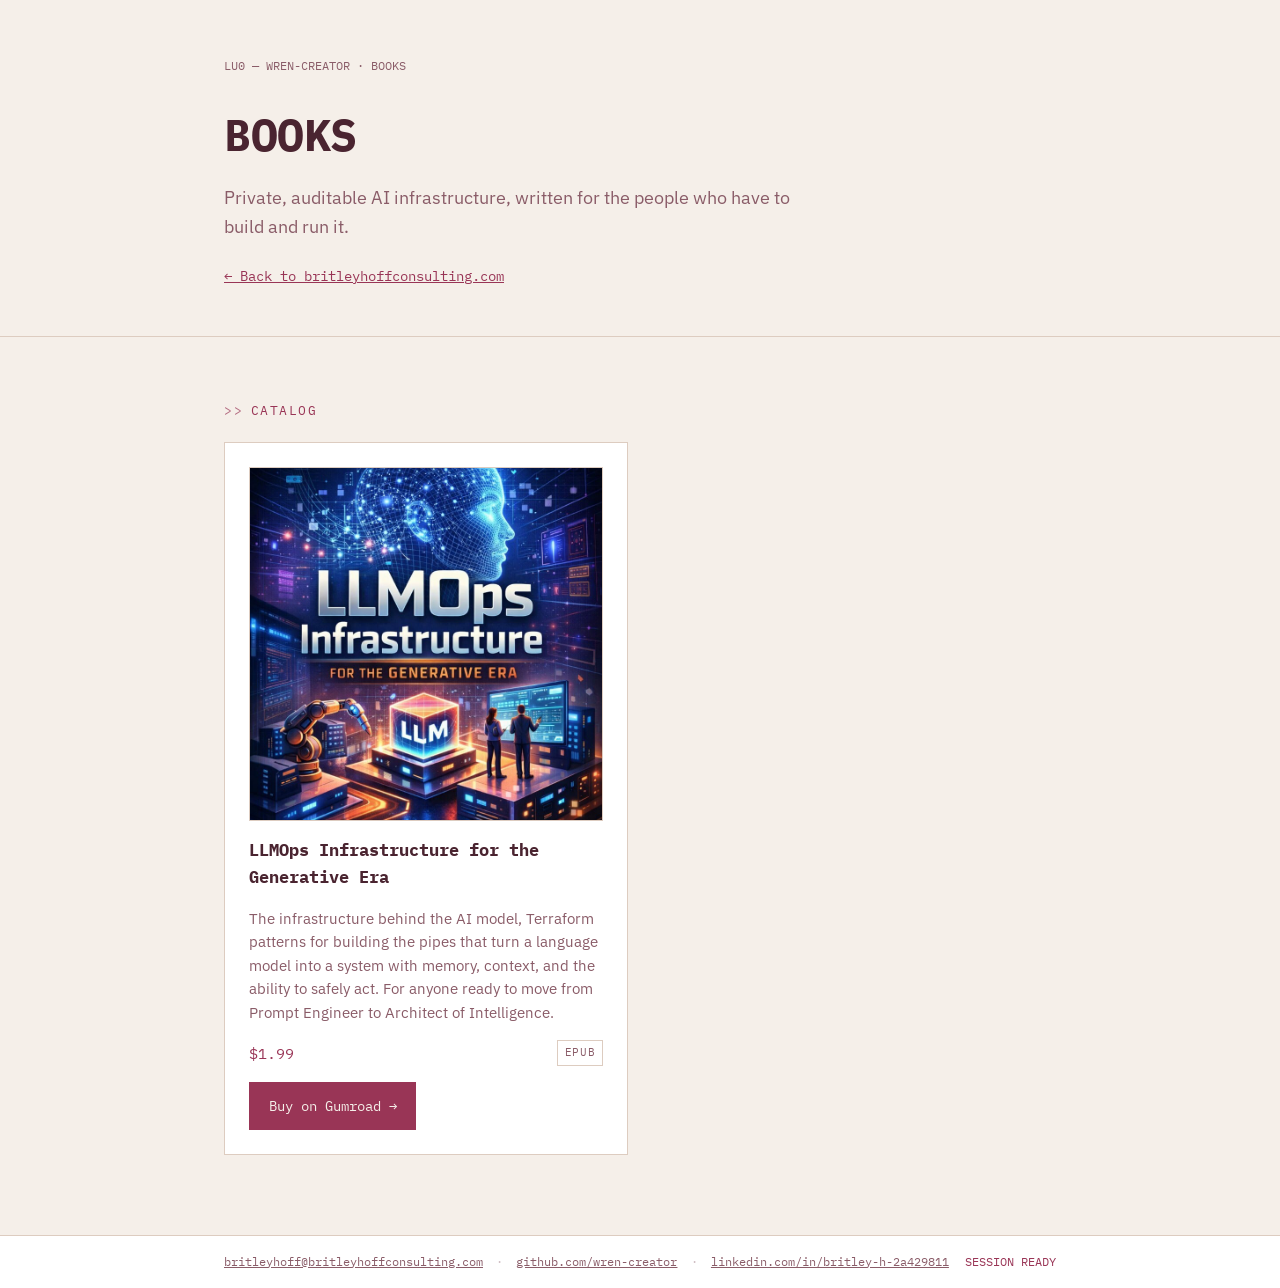
==== index.html @ e4bb83e1 "fix: serve the catalog at the subdomain root GitHub Pages runs Jekyll by default, so with no index.h" ====
<!doctype html>
<html lang="en">
<head>
<meta charset="utf-8">
<meta name="viewport" content="width=device-width, initial-scale=1">
<title>Books — Britley Hoff</title>
<meta name="description" content="Books on private, auditable AI infrastructure by Britley Hoff. Direct sales via Gumroad.">
<link rel="stylesheet" href="styles.css">
</head>
<body>

<header class="hero-lite">
  <div class="wrap">
    <div class="session-tag">LU0 — WREN-CREATOR · BOOKS</div>
    <h1>BOOKS</h1>
    <p class="tagline">Private, auditable AI infrastructure, written for the people who have to build and run it.</p>
    <a class="back" href="https://britleyhoffconsulting.com">&larr; Back to britleyhoffconsulting.com</a>
  </div>
</header>

<section id="books">
  <div class="wrap">
    <p class="eyebrow">Catalog</p>
    <div class="book-grid" id="book-grid"></div>
  </div>
</section>

<footer>
  <div class="status-line">
    <div>
      <a href="mailto:britleyhoff@britleyhoffconsulting.com">britleyhoff@britleyhoffconsulting.com</a>
      <span class="sep">·</span>
      <a href="https://github.com/wren-creator">github.com/wren-creator</a>
      <span class="sep">·</span>
      <a href="https://linkedin.com/in/britley-h-2a429811">linkedin.com/in/britley-h-2a429811</a>
    </div>
    <div><span class="status-ready">SESSION READY</span></div>
  </div>
</footer>

<script src="data/books.js"></script>
<script>
  const grid = document.getElementById('book-grid');
  BOOKS.forEach((book) => {
    const card = document.createElement('div');
    card.className = 'book-card';
    card.innerHTML = `
      <img class="cover" src="${book.cover}" alt="${book.title} cover">
      <h2>${book.title}</h2>
      <p class="summary">${book.summary}</p>
      <div class="meta">
        <span class="price">${book.price}</span>
        <div class="formats">${book.formats.map(f => `<span>${f}</span>`).join('')}</div>
      </div>
      <a class="btn" href="${book.gumroadUrl}" target="_blank" rel="noopener">Buy on Gumroad &rarr;</a>
    `;
    grid.appendChild(card);
  });
</script>

</body>
</html>
---- styles.css ----
/* Books, direct-sales page. Same terminal-session identity as
   britleyhoffconsulting.com (dark = CRT default, light = paper). */

@import url('https://fonts.googleapis.com/css2?family=IBM+Plex+Mono:wght@400;500;600;700&family=IBM+Plex+Sans:wght@400;500;600&display=swap');

:root {
  --ink: #1a0a12;
  --ink-2: #241019;
  --ink-3: #341824;
  --wine: #993556;
  --rose: #d4537e;
  --rose-pale: #f4c0d1;
  --paper: #f5efe9;
  --paper-2: #ece0d7;
  --paper-3: #ddccc0;
  --ink-soft: #4a2430;

  --bg: var(--ink);
  --bg-panel: var(--ink-2);
  --bg-panel-2: var(--ink-3);
  --border: #55293a;
  --text: #f3e3e9;
  --text-dim: #c79aa8;
  --accent: var(--rose);
  --accent-soft: var(--rose-pale);

  --font-mono: 'IBM Plex Mono', ui-monospace, 'SF Mono', Menlo, Consolas, monospace;
  --font-sans: 'IBM Plex Sans', -apple-system, BlinkMacSystemFont, 'Segoe UI', sans-serif;

  color-scheme: dark;
}

@media (prefers-color-scheme: light) {
  :root {
    --bg: var(--paper);
    --bg-panel: #ffffff;
    --bg-panel-2: var(--paper-2);
    --border: var(--paper-3);
    --text: var(--ink-soft);
    --text-dim: #8a5c68;
    --accent: var(--wine);
    --accent-soft: var(--wine);
    color-scheme: light;
  }
}

* { box-sizing: border-box; }

html { scroll-behavior: smooth; }

body {
  margin: 0;
  background: var(--bg);
  color: var(--text);
  font-family: var(--font-sans);
  line-height: 1.6;
  -webkit-font-smoothing: antialiased;
}

a { color: var(--accent); }
a:focus-visible, button:focus-visible {
  outline: 2px solid var(--accent);
  outline-offset: 3px;
}

.wrap {
  max-width: 880px;
  margin: 0 auto;
  padding: 0 1.5rem;
}

/* ---------- eyebrow / field labels ---------- */
.eyebrow {
  font-family: var(--font-mono);
  font-size: 0.8rem;
  letter-spacing: 0.12em;
  color: var(--accent);
  text-transform: uppercase;
  display: flex;
  align-items: center;
  gap: 0.6em;
  margin: 0 0 1.25rem;
}
.eyebrow::before { content: '>>'; opacity: 0.7; }

/* ---------- slim header ---------- */
.hero-lite {
  border-bottom: 1px solid var(--border);
  padding: 3.5rem 0 3rem;
}
.hero-lite .session-tag {
  font-family: var(--font-mono);
  font-size: 0.75rem;
  color: var(--text-dim);
  margin-bottom: 1.5rem;
}
.hero-lite h1 {
  font-family: var(--font-mono);
  font-weight: 700;
  font-size: clamp(1.8rem, 4.5vw, 2.8rem);
  letter-spacing: -0.01em;
  margin: 0 0 0.75rem;
  color: var(--text);
}
.hero-lite .tagline {
  font-size: clamp(1rem, 2vw, 1.15rem);
  max-width: 52ch;
  color: var(--text-dim);
  margin: 0;
}
.hero-lite .back {
  display: inline-block;
  margin-top: 1.5rem;
  font-family: var(--font-mono);
  font-size: 0.85rem;
}

.btn {
  display: inline-flex;
  align-items: center;
  gap: 0.5em;
  font-family: var(--font-mono);
  font-size: 0.9rem;
  text-decoration: none;
  color: var(--bg);
  background: var(--accent);
  padding: 0.8em 1.3em;
  border: 1px solid var(--accent);
  transition: background 0.15s ease, color 0.15s ease;
}
.btn:hover { background: transparent; color: var(--accent); }

/* ---------- sections ---------- */
section { padding: 4rem 0 5rem; }

/* ---------- book grid ---------- */
.book-grid {
  display: grid;
  grid-template-columns: repeat(2, 1fr);
  gap: 1.5rem;
}
@media (max-width: 760px) {
  .book-grid { grid-template-columns: 1fr; }
}

.book-card {
  border: 1px solid var(--border);
  background: var(--bg-panel);
  padding: 1.5rem;
  display: flex;
  flex-direction: column;
  gap: 1rem;
}

.book-card .cover {
  width: 100%;
  aspect-ratio: 1 / 1;
  object-fit: cover;
  border: 1px solid var(--border);
  background: var(--bg-panel-2);
}

.book-card h2 {
  font-family: var(--font-mono);
  font-size: 1.05rem;
  margin: 0;
  color: var(--text);
}

.book-card .summary {
  margin: 0;
  color: var(--text-dim);
  font-size: 0.92rem;
  flex-grow: 1;
}

.book-card .meta {
  display: flex;
  align-items: center;
  justify-content: space-between;
  gap: 0.75rem;
  flex-wrap: wrap;
}

.book-card .price {
  font-family: var(--font-mono);
  font-size: 0.95rem;
  color: var(--accent);
}

.book-card .formats {
  display: flex;
  gap: 0.4rem;
  flex-wrap: wrap;
}
.book-card .formats span {
  font-family: var(--font-mono);
  font-size: 0.7rem;
  letter-spacing: 0.06em;
  border: 1px solid var(--border);
  padding: 0.25em 0.6em;
  color: var(--text-dim);
}

.book-card .btn { align-self: flex-start; }

/* ---------- status-line footer ---------- */
footer {
  border-top: 1px solid var(--border);
  background: var(--bg-panel);
  font-family: var(--font-mono);
  font-size: 0.78rem;
  color: var(--text-dim);
}
.status-line {
  display: flex;
  justify-content: space-between;
  align-items: center;
  flex-wrap: wrap;
  gap: 0.75rem;
  padding: 1rem 1.5rem;
  max-width: 880px;
  margin: 0 auto;
}
.status-line a { color: var(--text-dim); }
.status-line a:hover { color: var(--accent); }
.status-line .sep { opacity: 0.4; margin: 0 0.5em; }
.status-ready { color: var(--accent); }
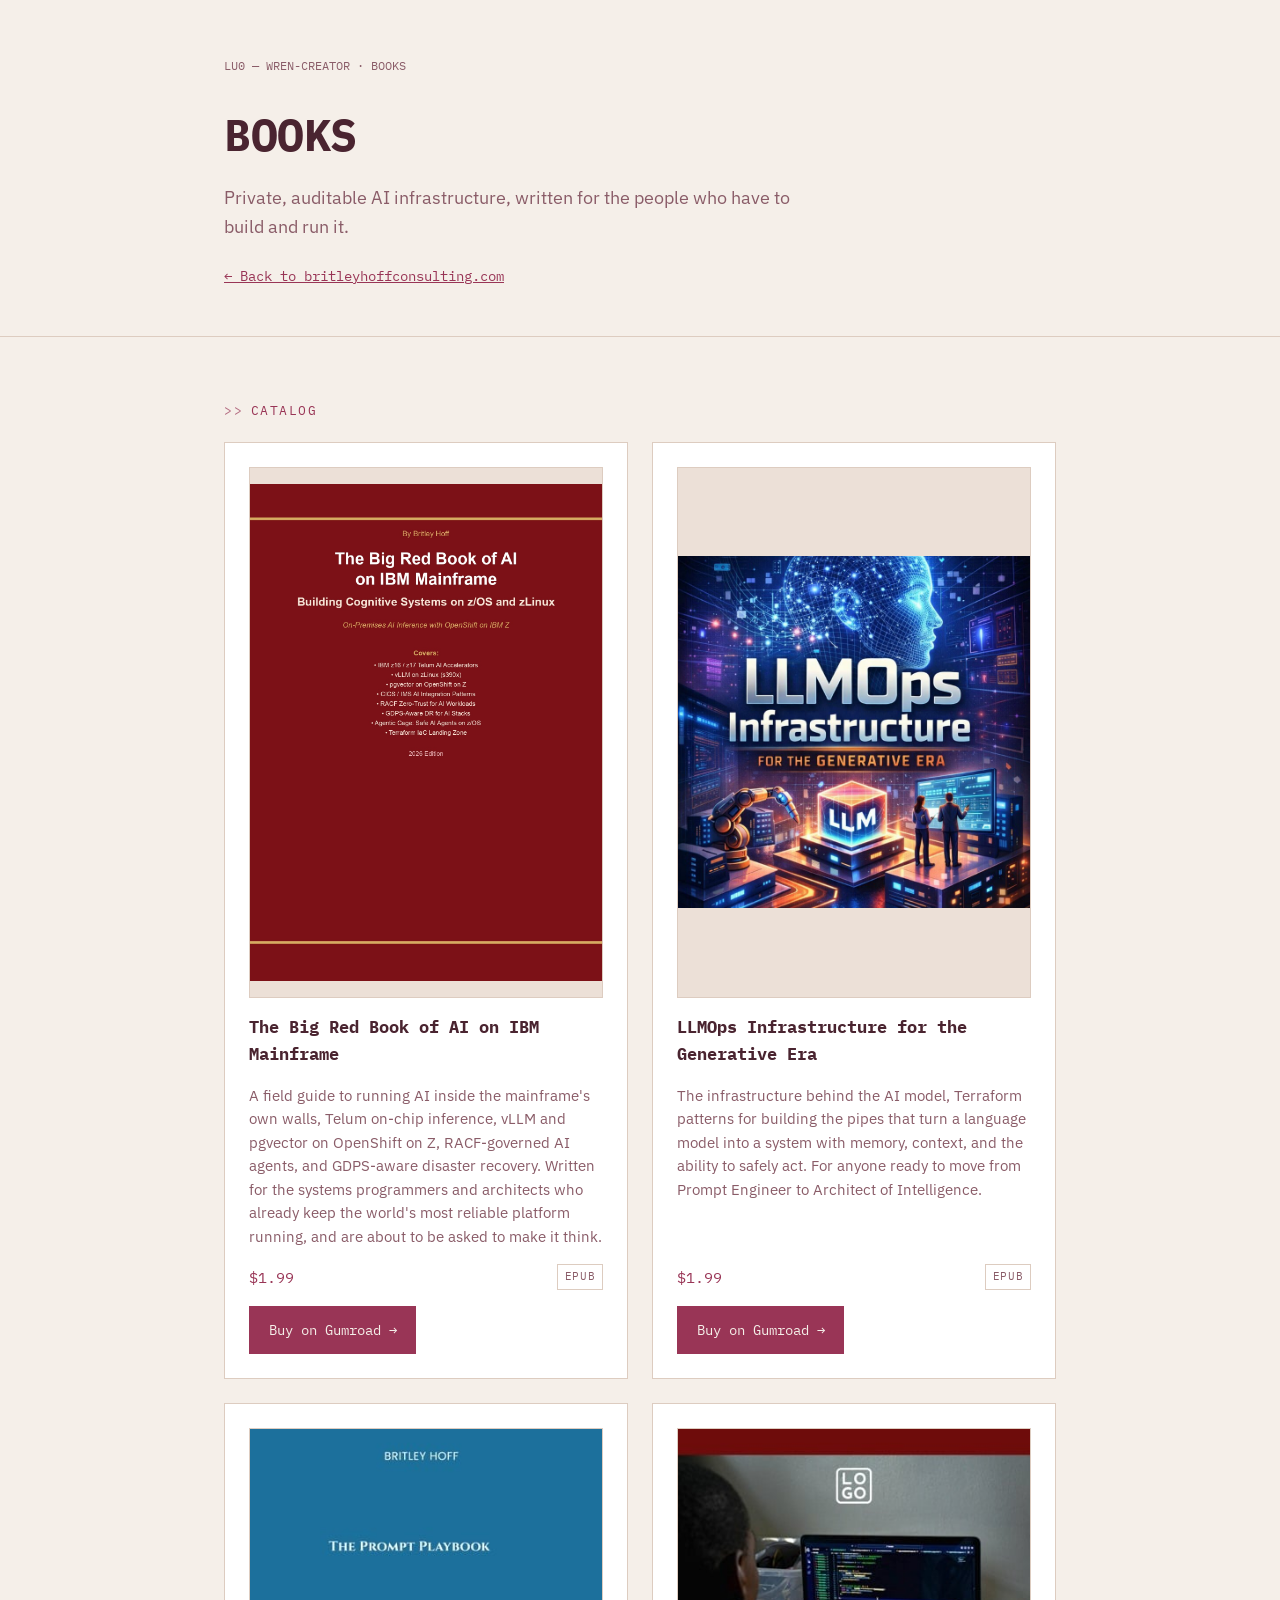
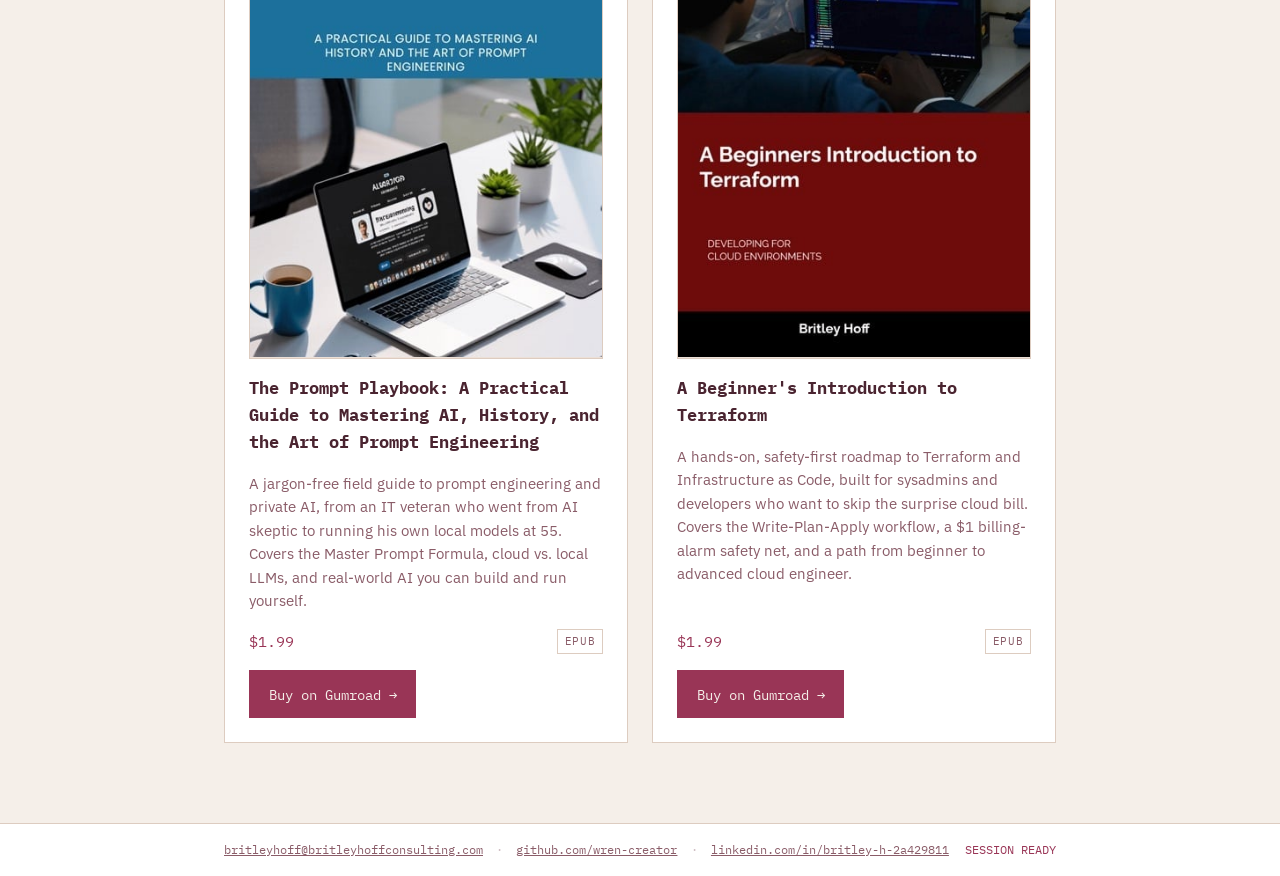
==== commit ff321241: "feat: open outbound links in a new tab The Gumroad buy buttons already did this. Extended it to the " ====
--- a/index.html
+++ b/index.html
@@ -14,7 +14,7 @@
     <div class="session-tag">LU0 — WREN-CREATOR · BOOKS</div>
     <h1>BOOKS</h1>
     <p class="tagline">Private, auditable AI infrastructure, written for the people who have to build and run it.</p>
-    <a class="back" href="https://britleyhoffconsulting.com">&larr; Back to britleyhoffconsulting.com</a>
+    <a class="back" href="https://britleyhoffconsulting.com" target="_blank" rel="noopener">&larr; Back to britleyhoffconsulting.com</a>
   </div>
 </header>
 
@@ -30,9 +30,9 @@
     <div>
       <a href="mailto:britleyhoff@britleyhoffconsulting.com">britleyhoff@britleyhoffconsulting.com</a>
       <span class="sep">·</span>
-      <a href="https://github.com/wren-creator">github.com/wren-creator</a>
+      <a href="https://github.com/wren-creator" target="_blank" rel="noopener">github.com/wren-creator</a>
       <span class="sep">·</span>
-      <a href="https://linkedin.com/in/britley-h-2a429811">linkedin.com/in/britley-h-2a429811</a>
+      <a href="https://linkedin.com/in/britley-h-2a429811" target="_blank" rel="noopener">linkedin.com/in/britley-h-2a429811</a>
     </div>
     <div><span class="status-ready">SESSION READY</span></div>
   </div>
--- a/styles.css
+++ b/styles.css
@@ -154,8 +154,8 @@
 
 .book-card .cover {
   width: 100%;
-  aspect-ratio: 1 / 1;
-  object-fit: cover;
+  aspect-ratio: 2 / 3;
+  object-fit: contain;
   border: 1px solid var(--border);
   background: var(--bg-panel-2);
 }
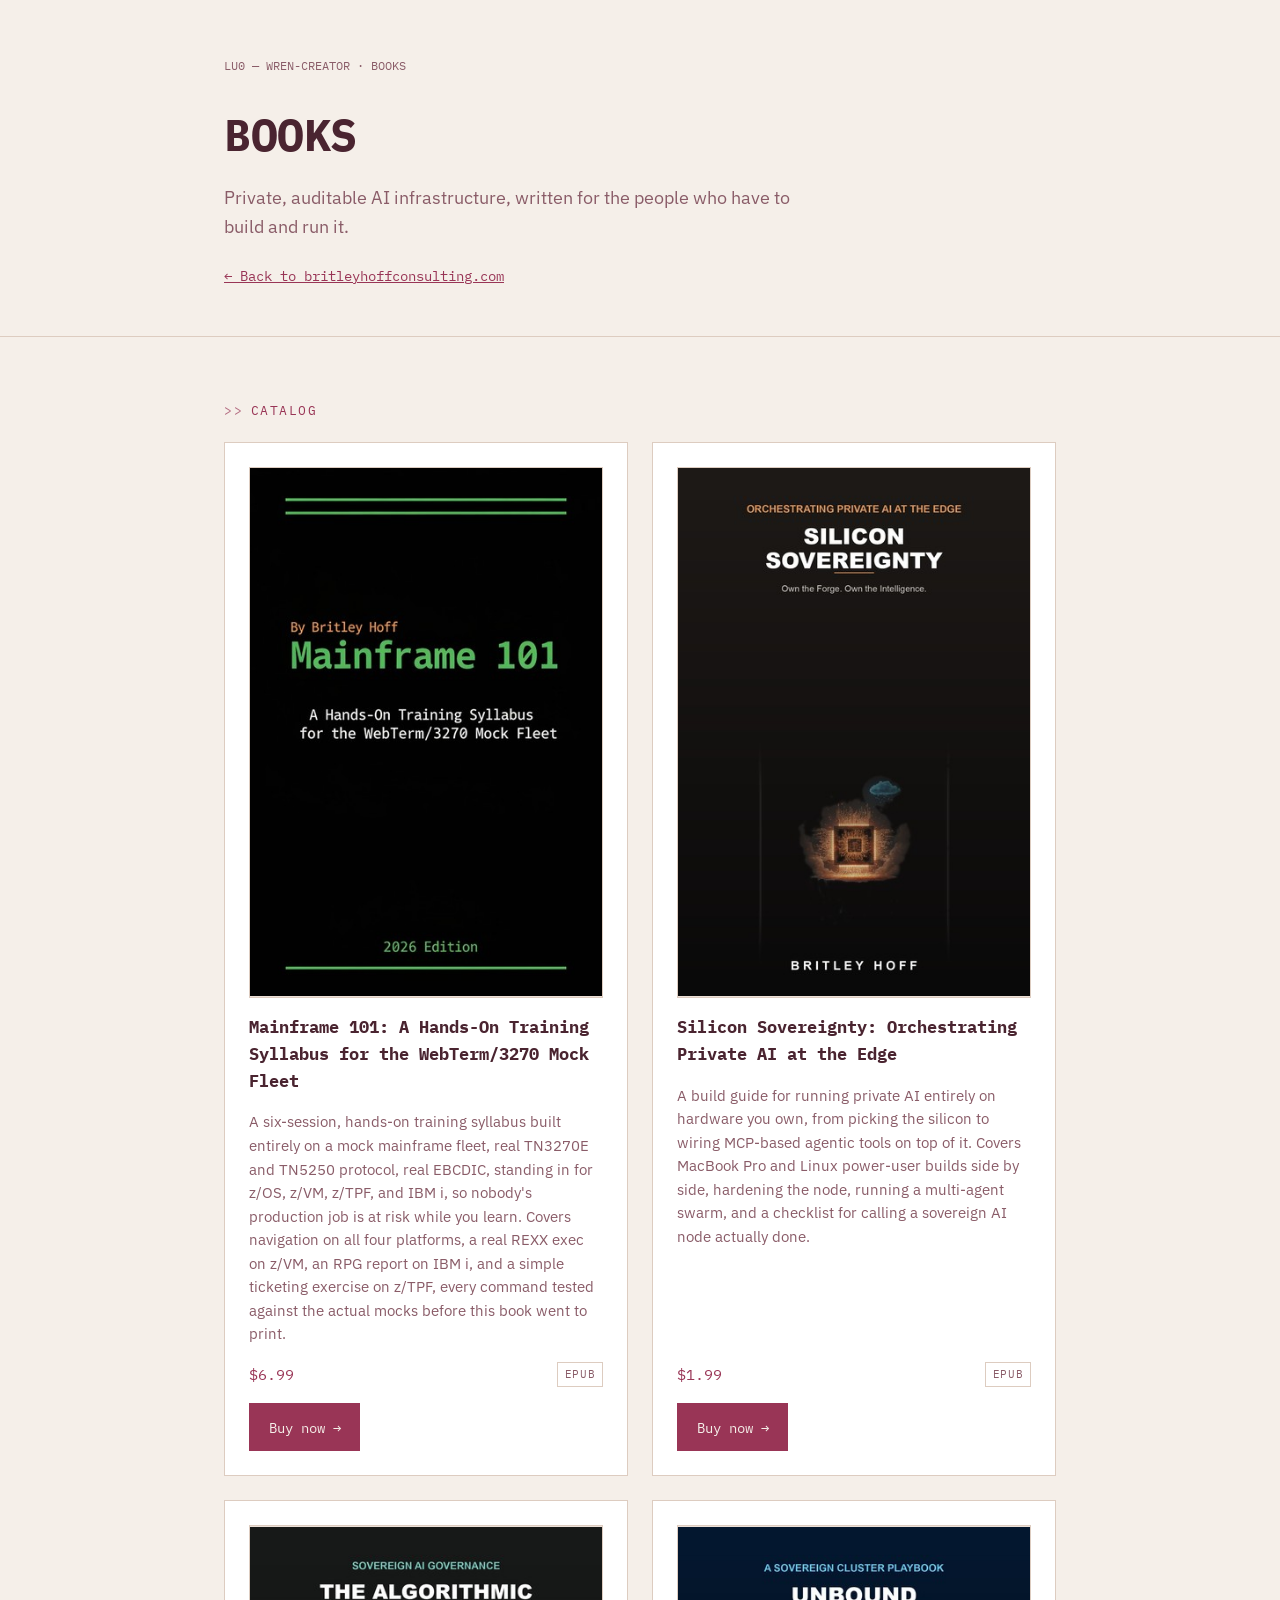
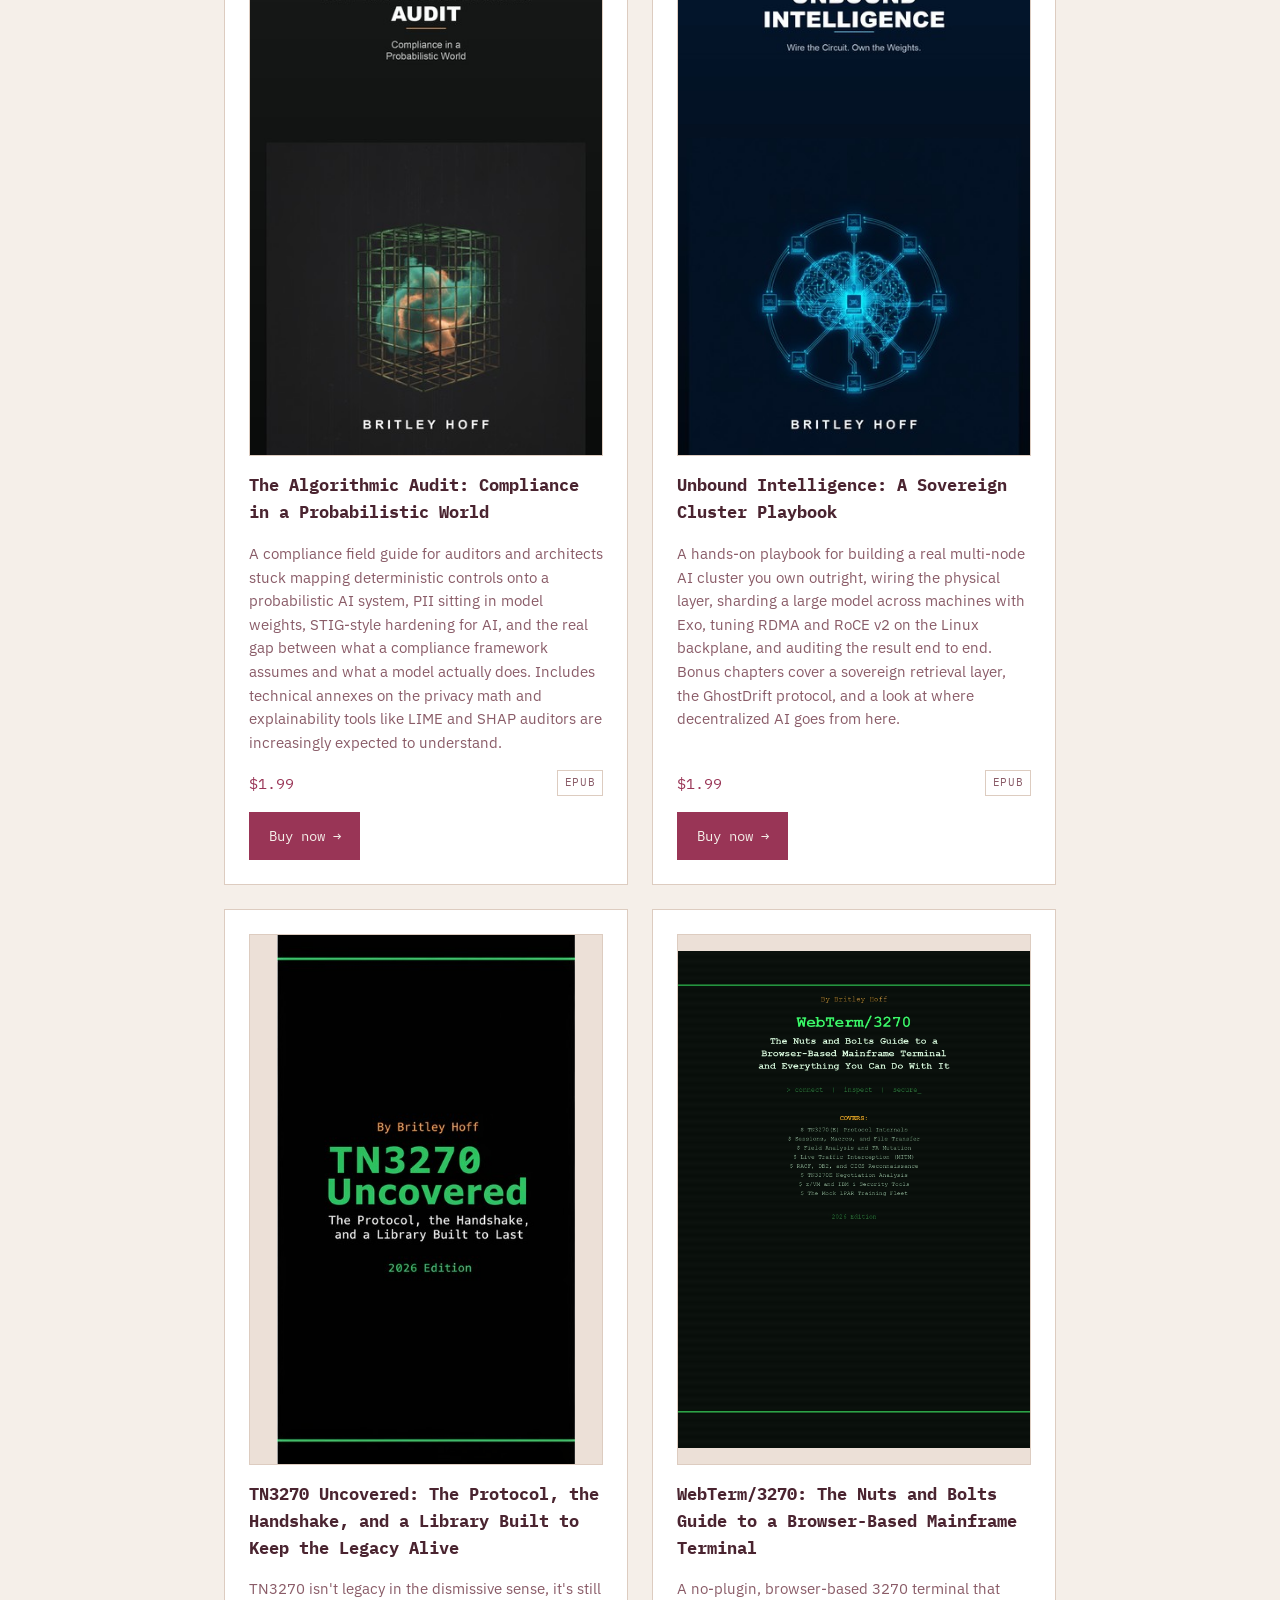
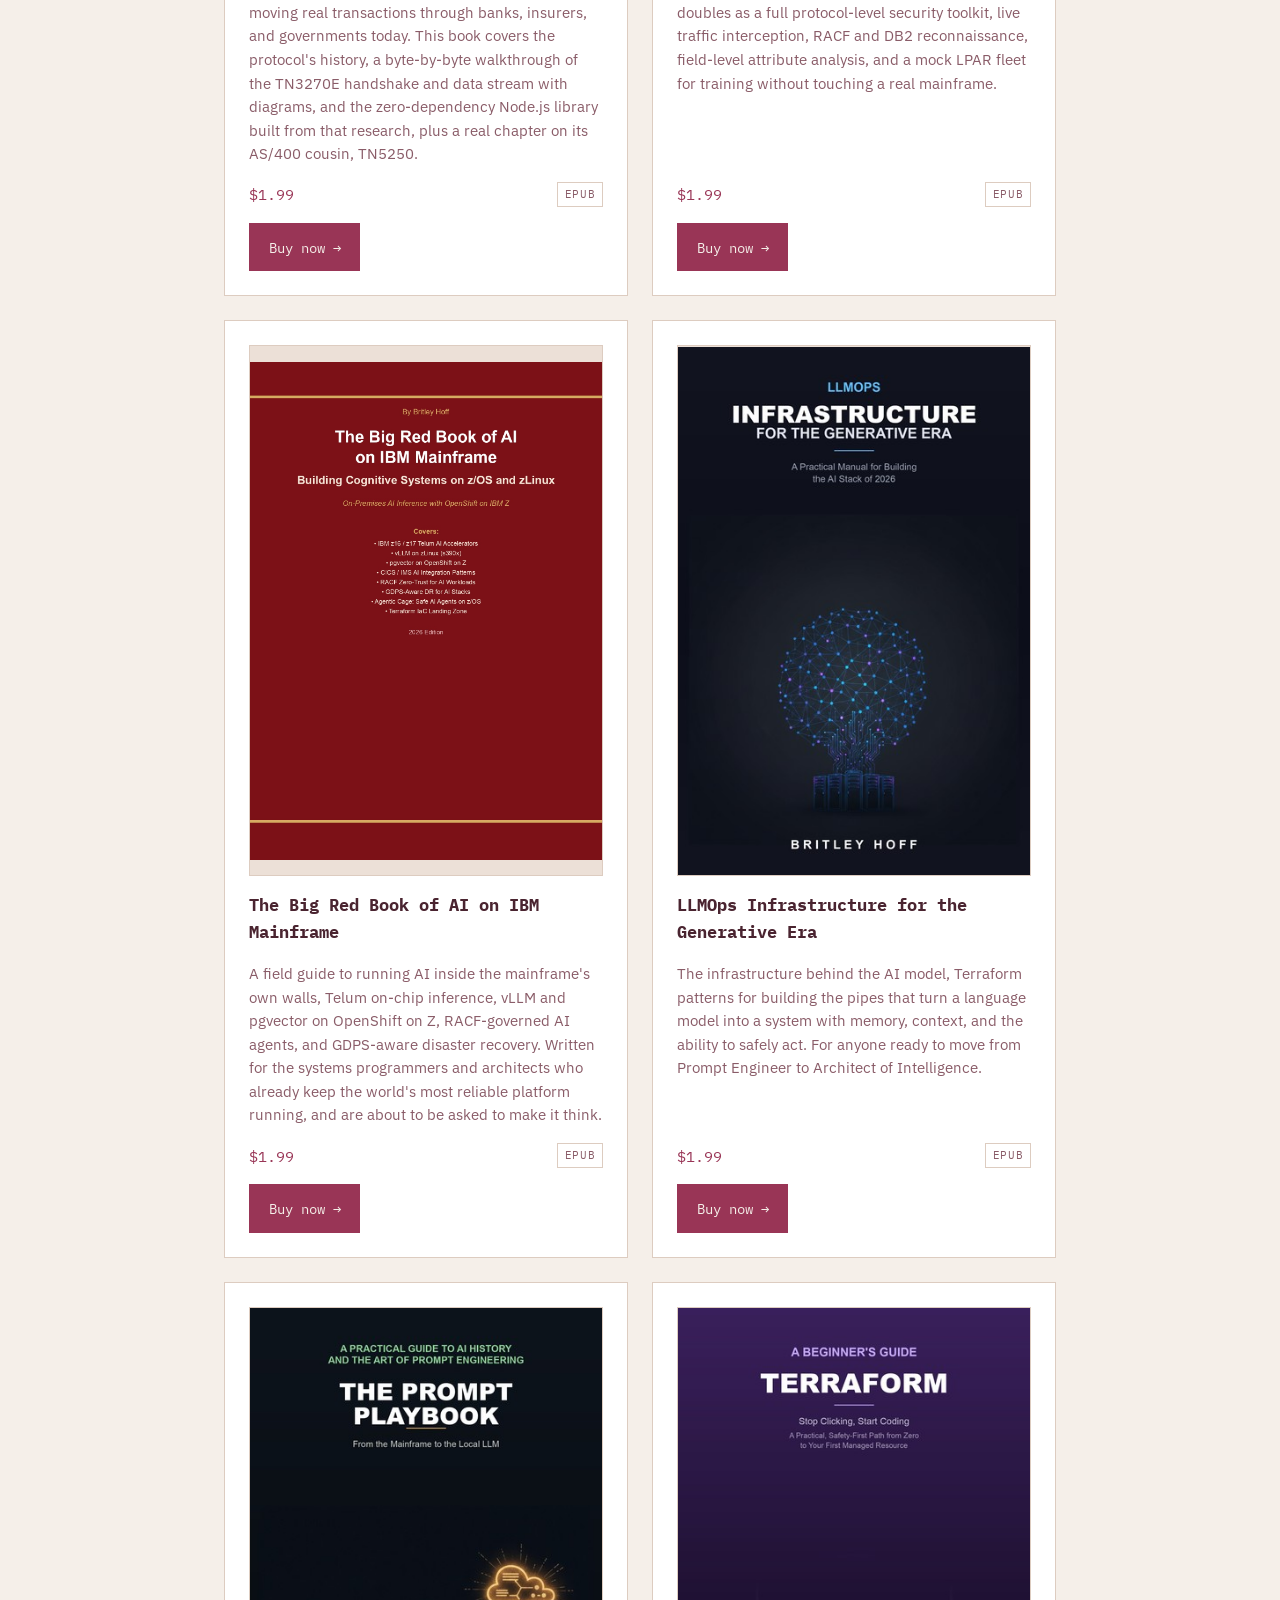
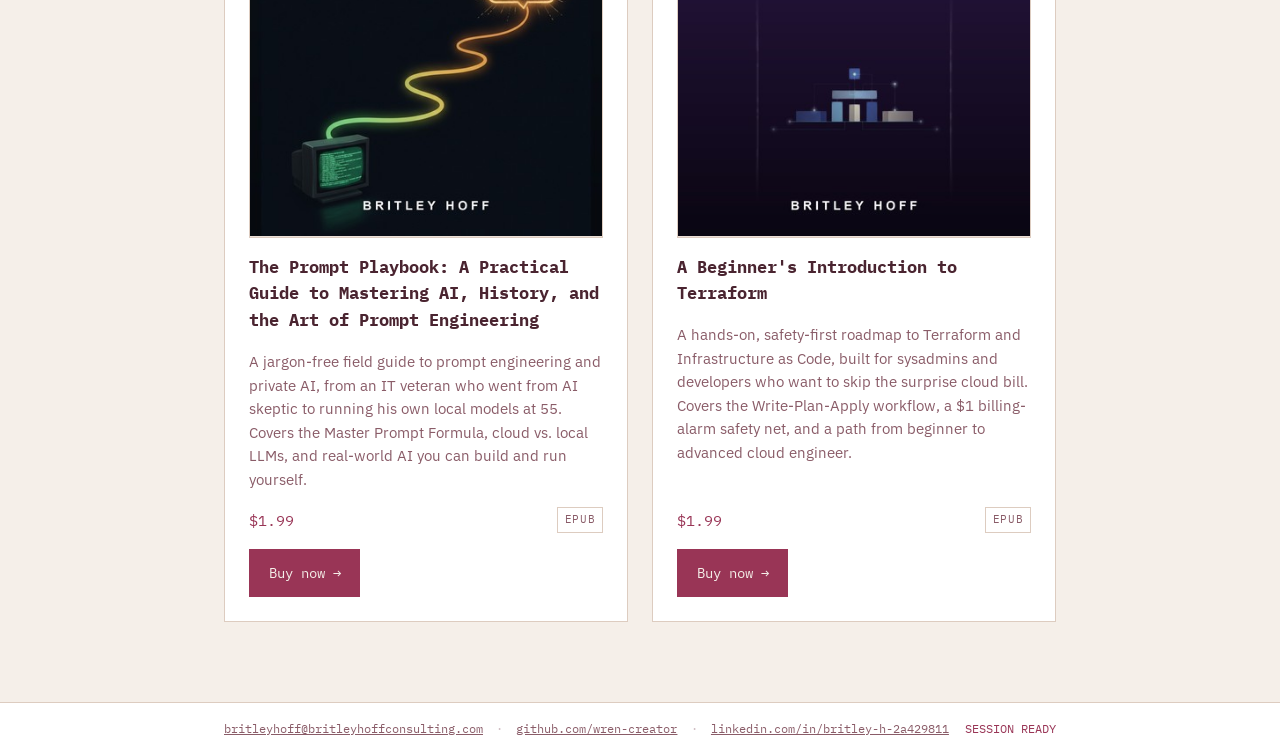
==== commit 38b6d1f5: "Drop Gumroad-specific wording from the storefront copy Future titles could sell through Kindle, Appl" ====
--- a/index.html
+++ b/index.html
@@ -4,7 +4,7 @@
 <meta charset="utf-8">
 <meta name="viewport" content="width=device-width, initial-scale=1">
 <title>Books — Britley Hoff</title>
-<meta name="description" content="Books on private, auditable AI infrastructure by Britley Hoff. Direct sales via Gumroad.">
+<meta name="description" content="Books on private, auditable AI infrastructure by Britley Hoff. Direct sales, no app-store cut.">
 <link rel="stylesheet" href="styles.css">
 </head>
 <body>
@@ -52,7 +52,7 @@
         <span class="price">${book.price}</span>
         <div class="formats">${book.formats.map(f => `<span>${f}</span>`).join('')}</div>
       </div>
-      <a class="btn" href="${book.gumroadUrl}" target="_blank" rel="noopener">Buy on Gumroad &rarr;</a>
+      <a class="btn" href="${book.gumroadUrl}" target="_blank" rel="noopener">Buy now &rarr;</a>
     `;
     grid.appendChild(card);
   });
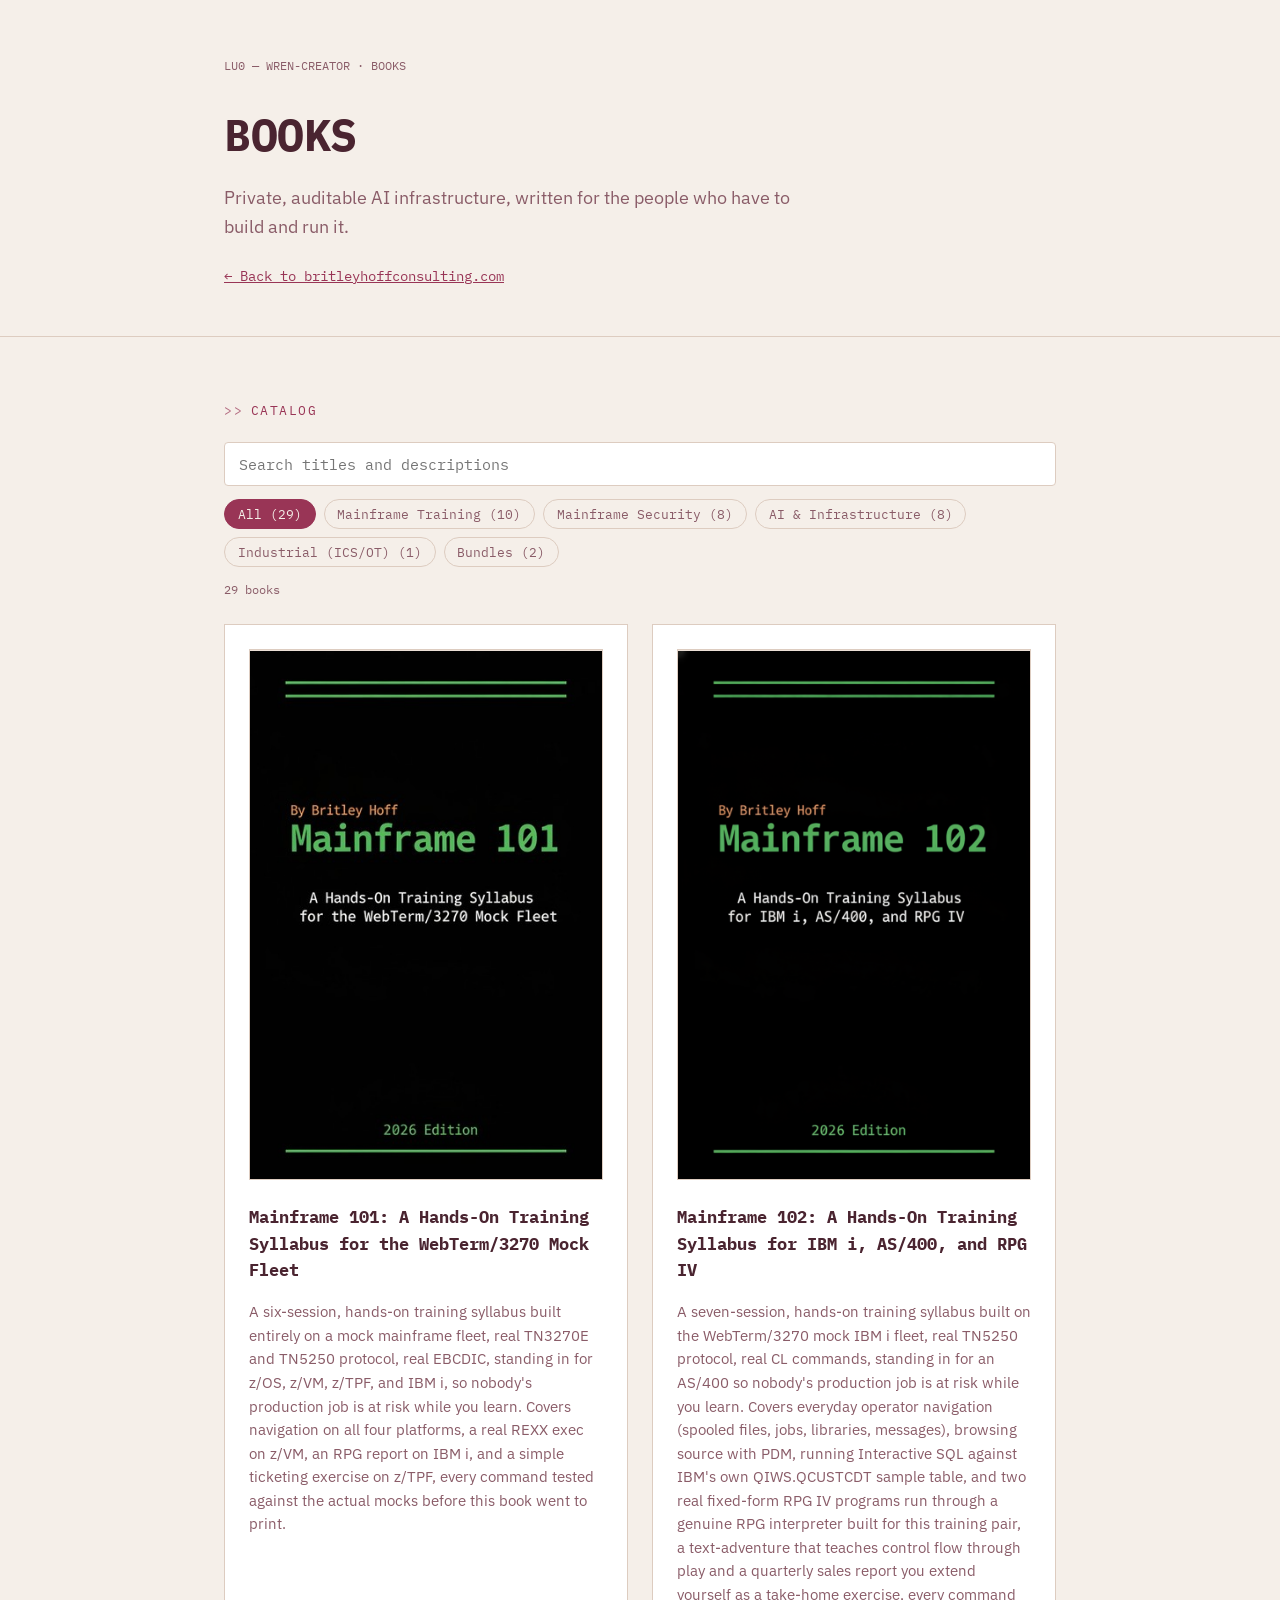
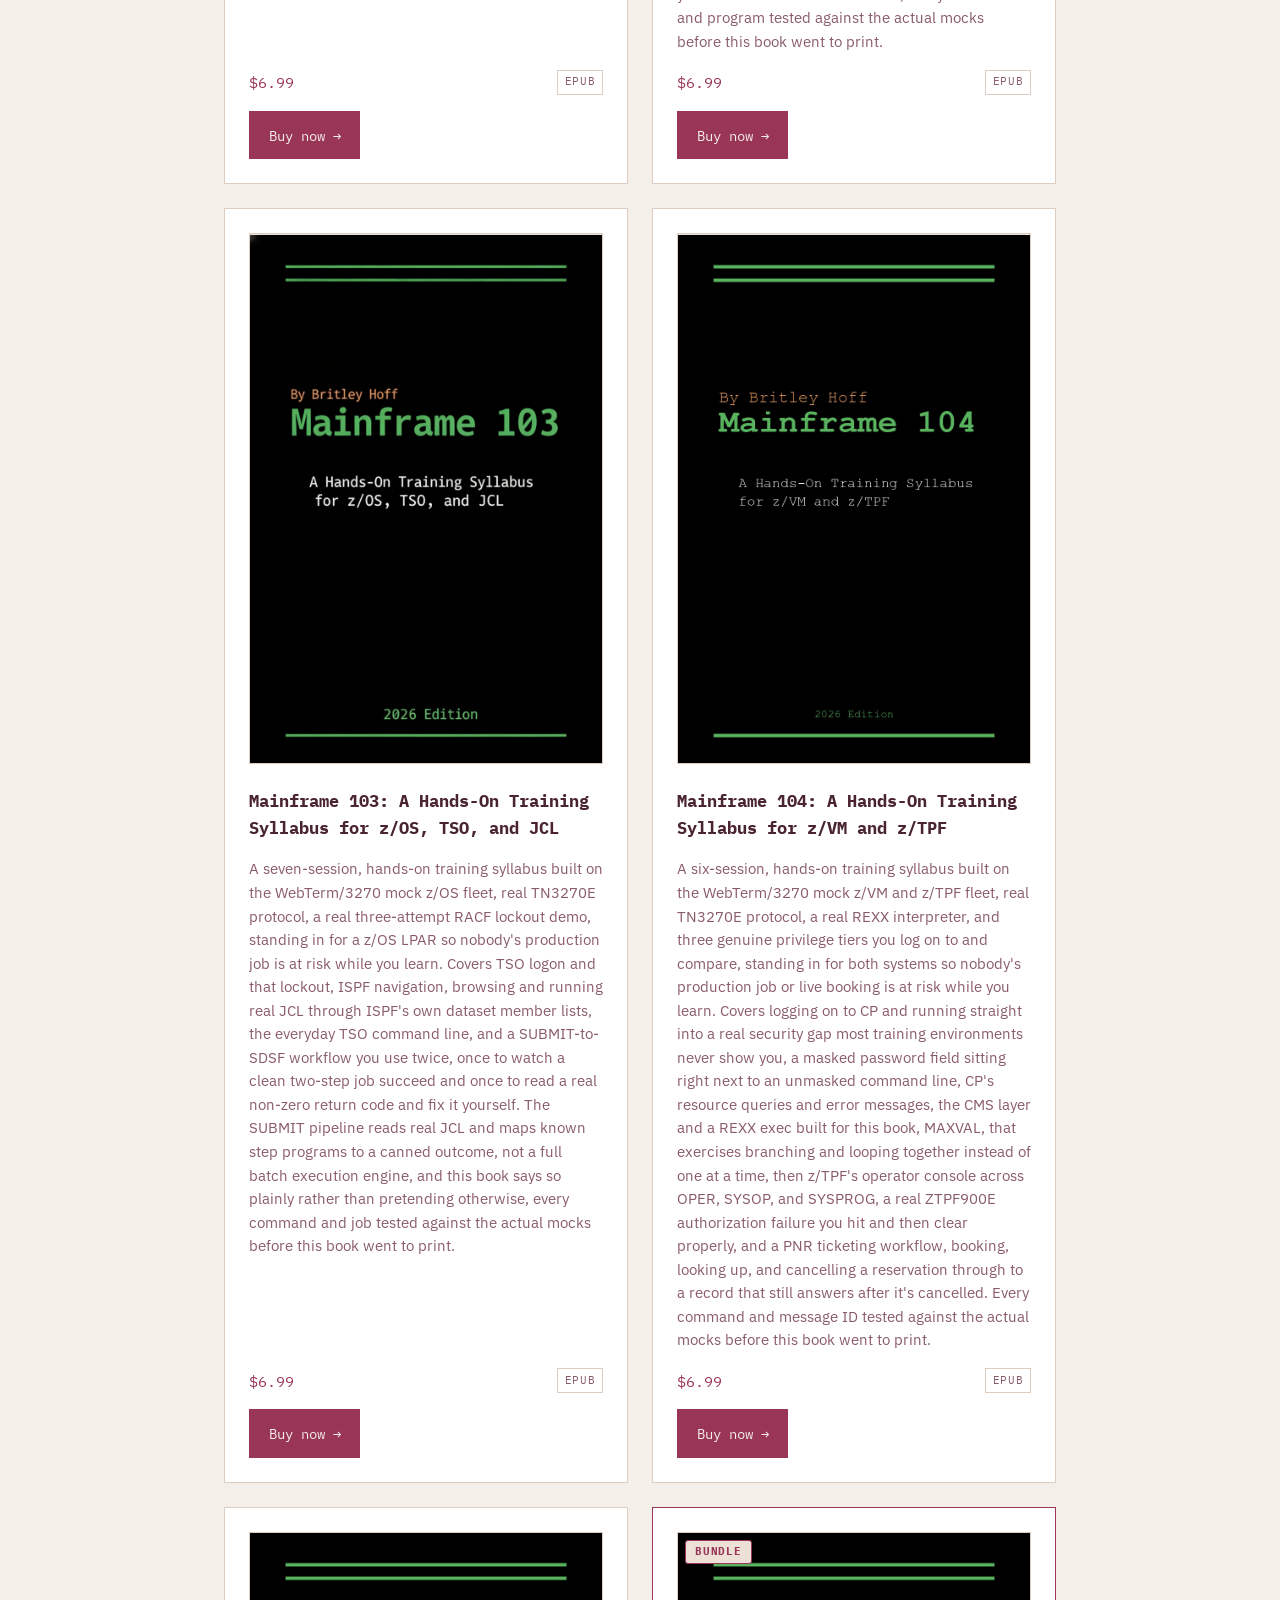
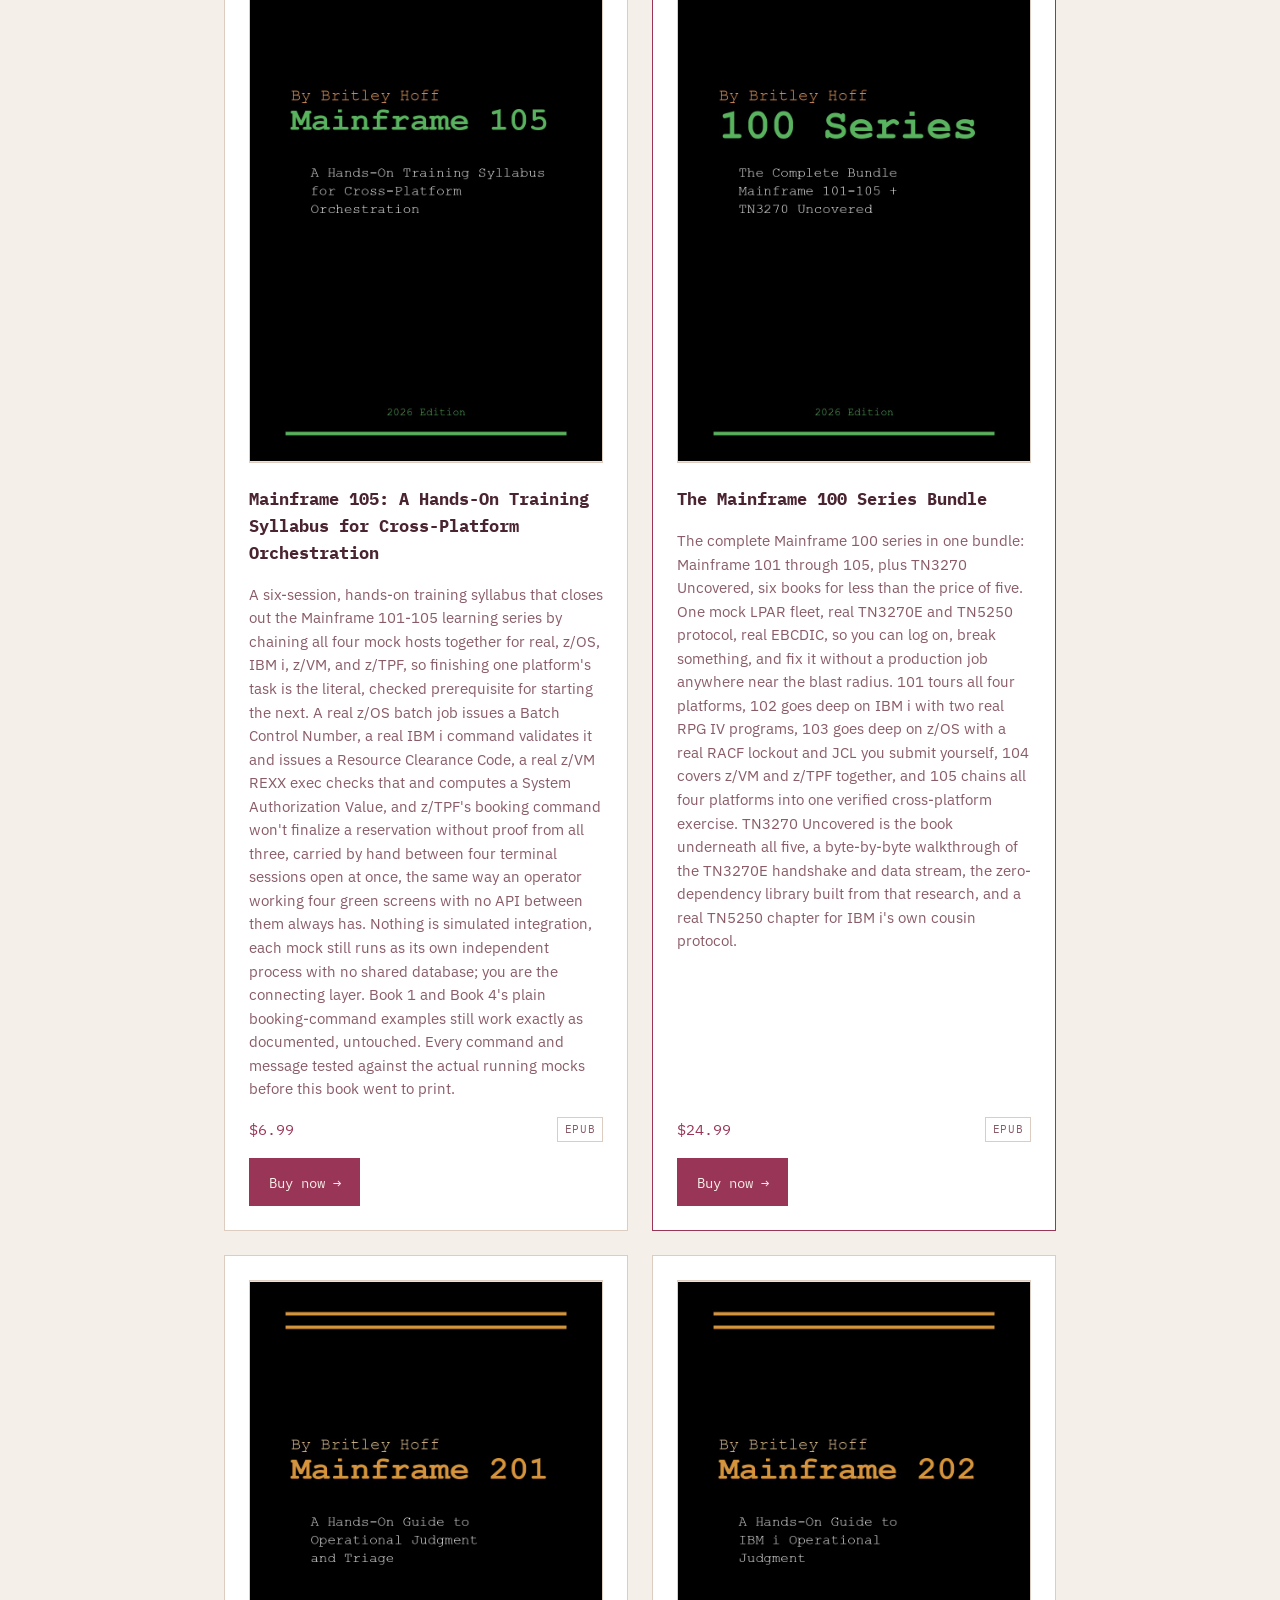
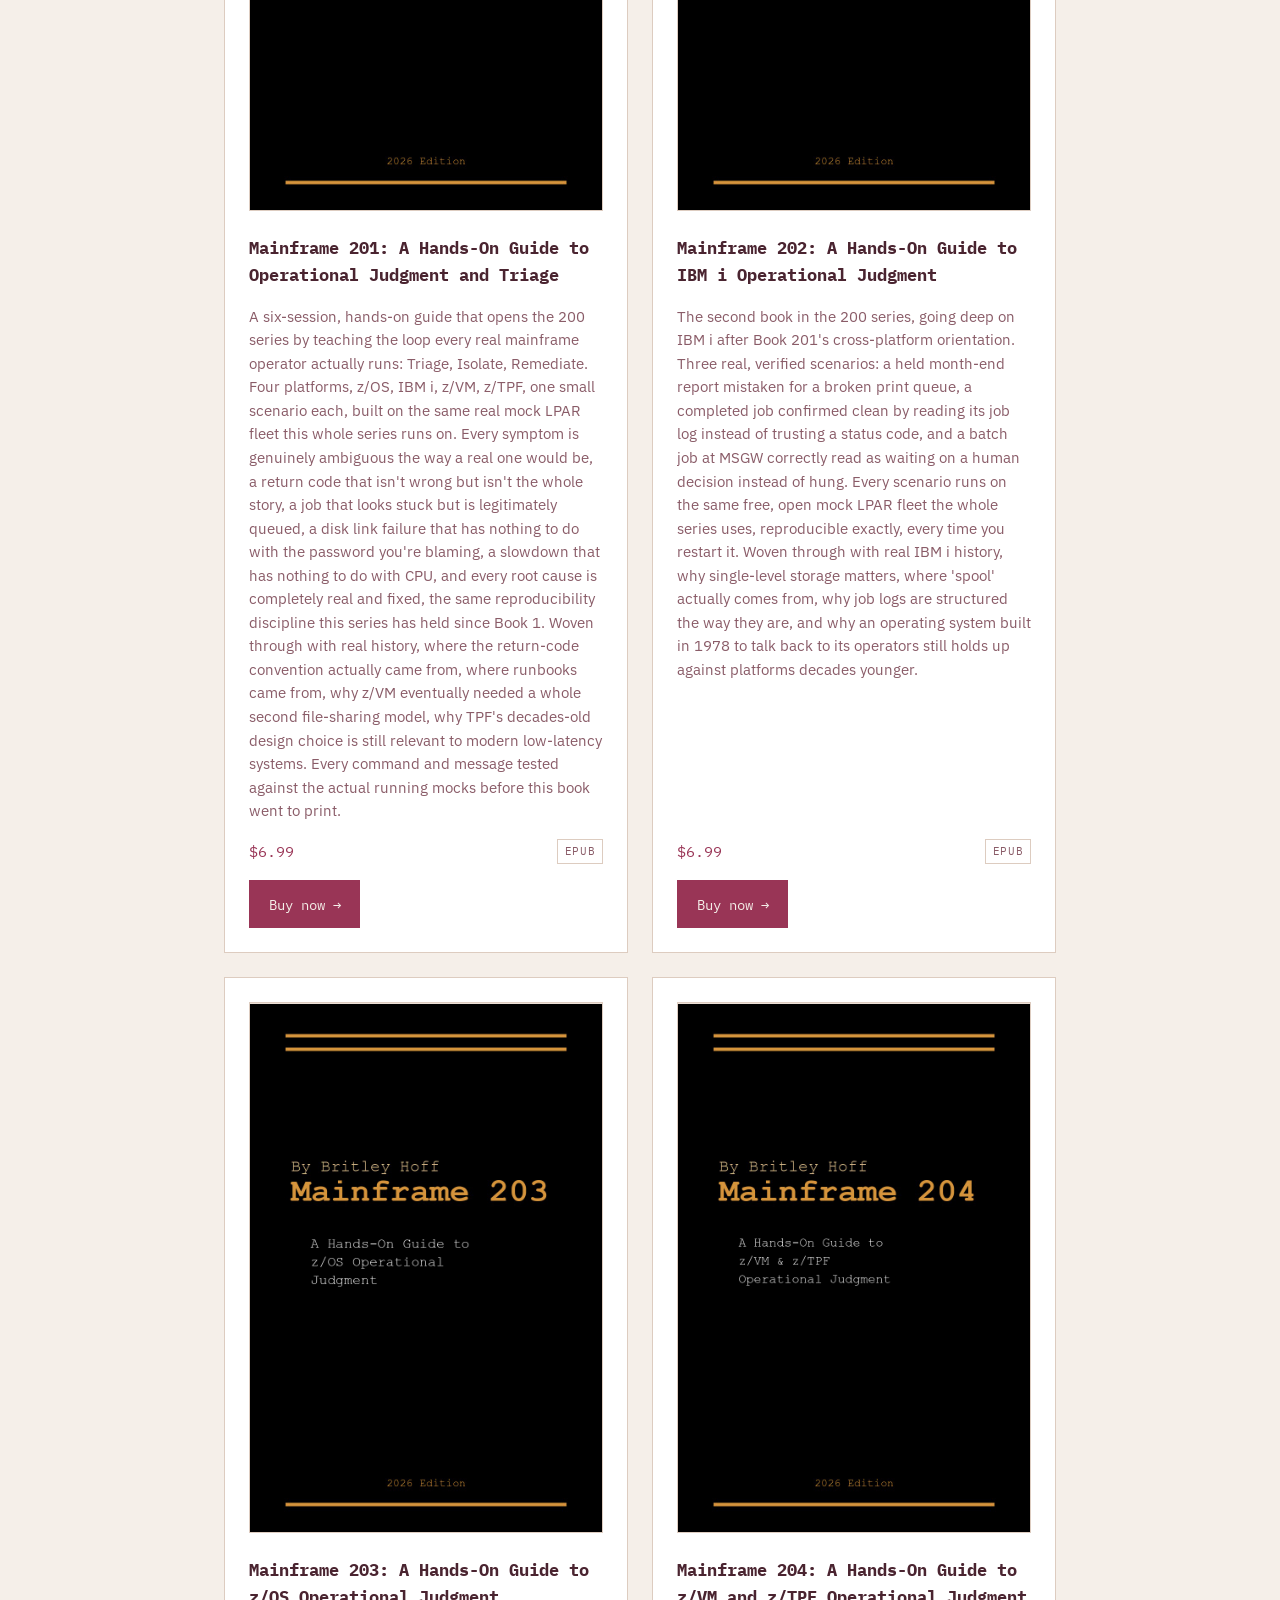
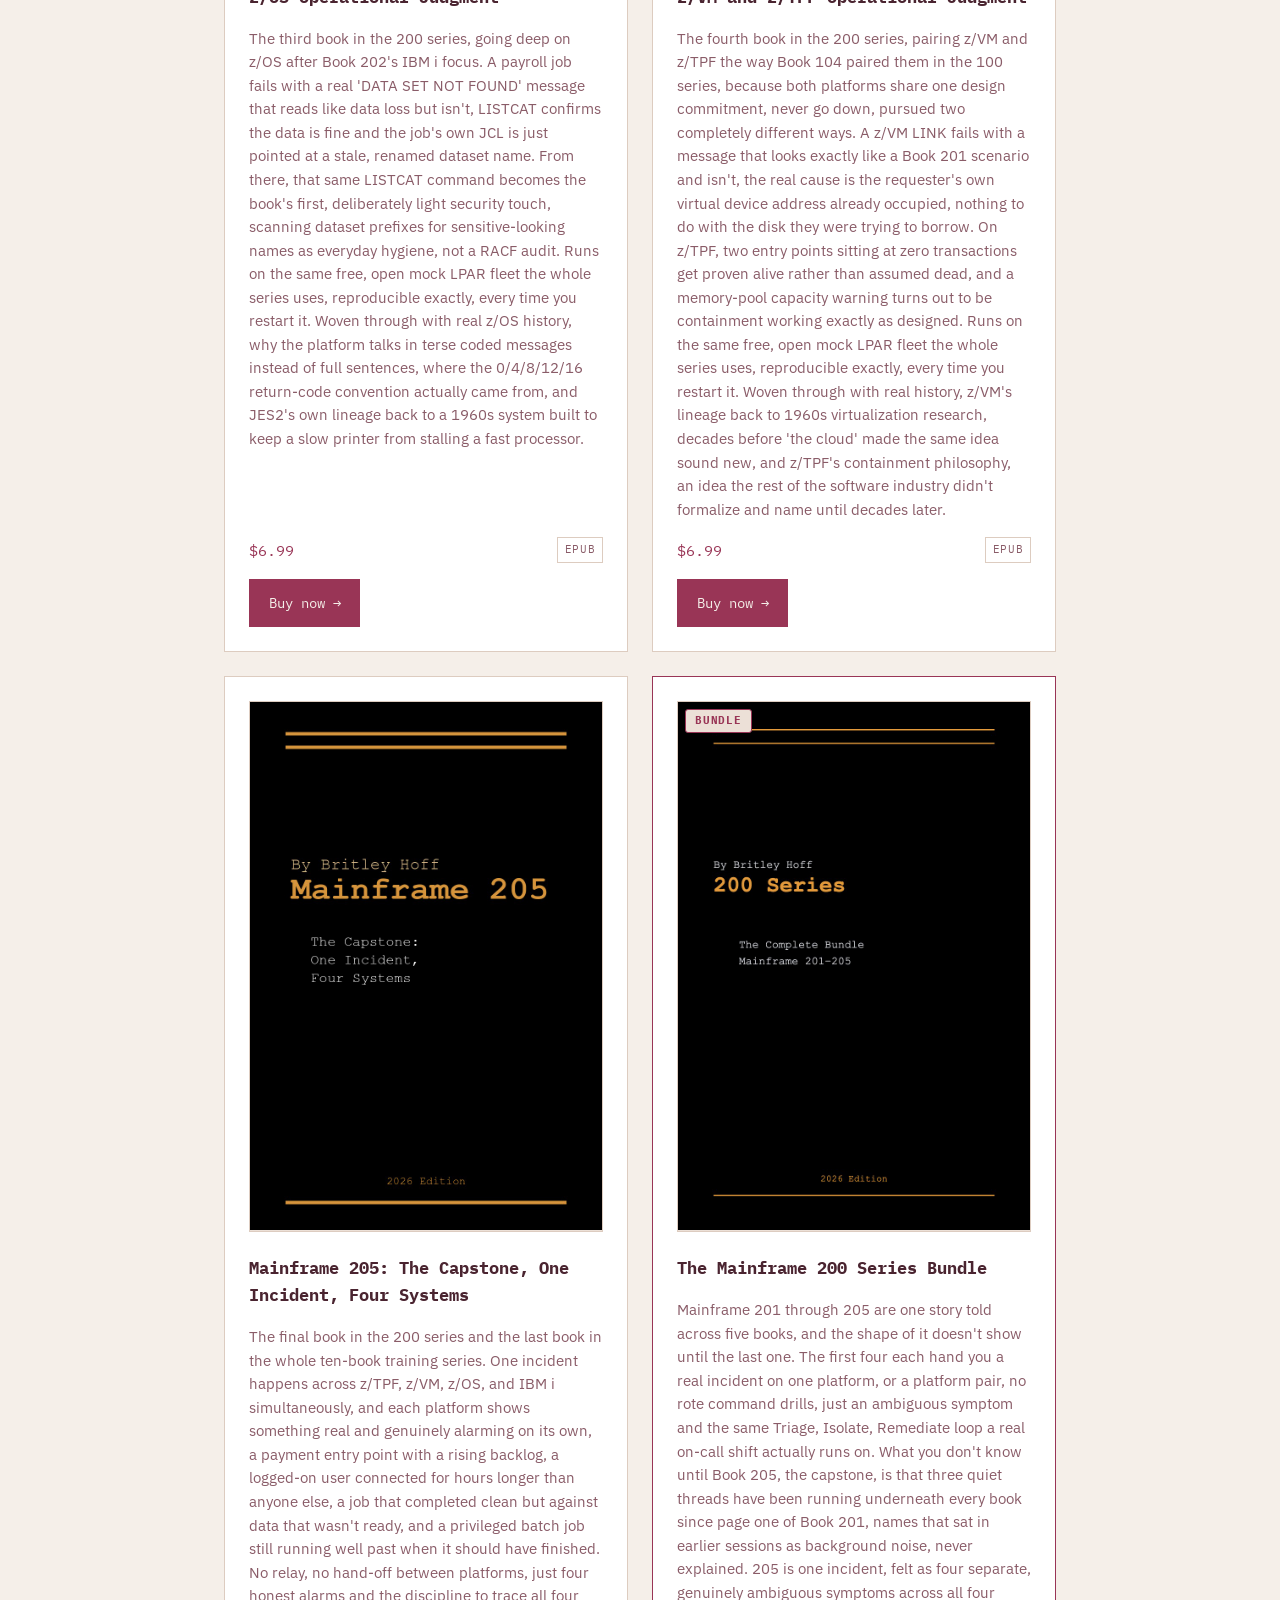
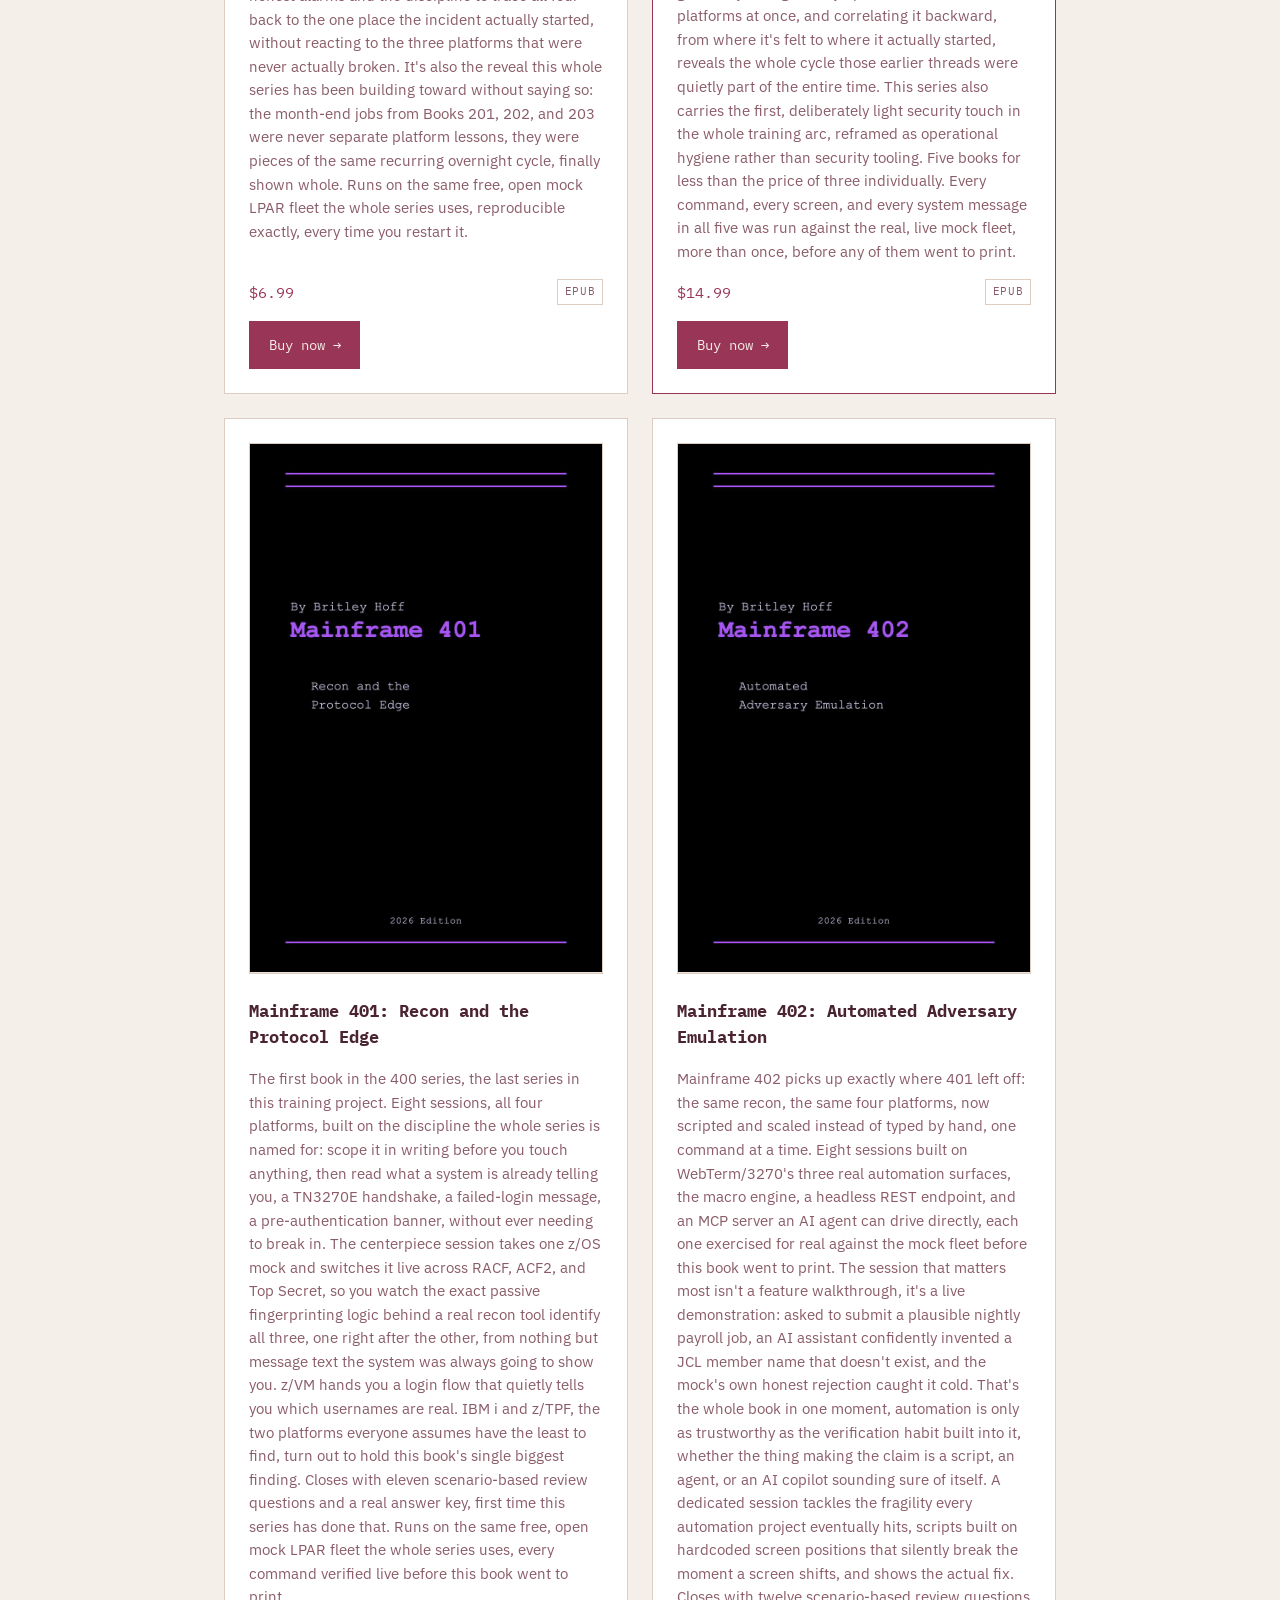
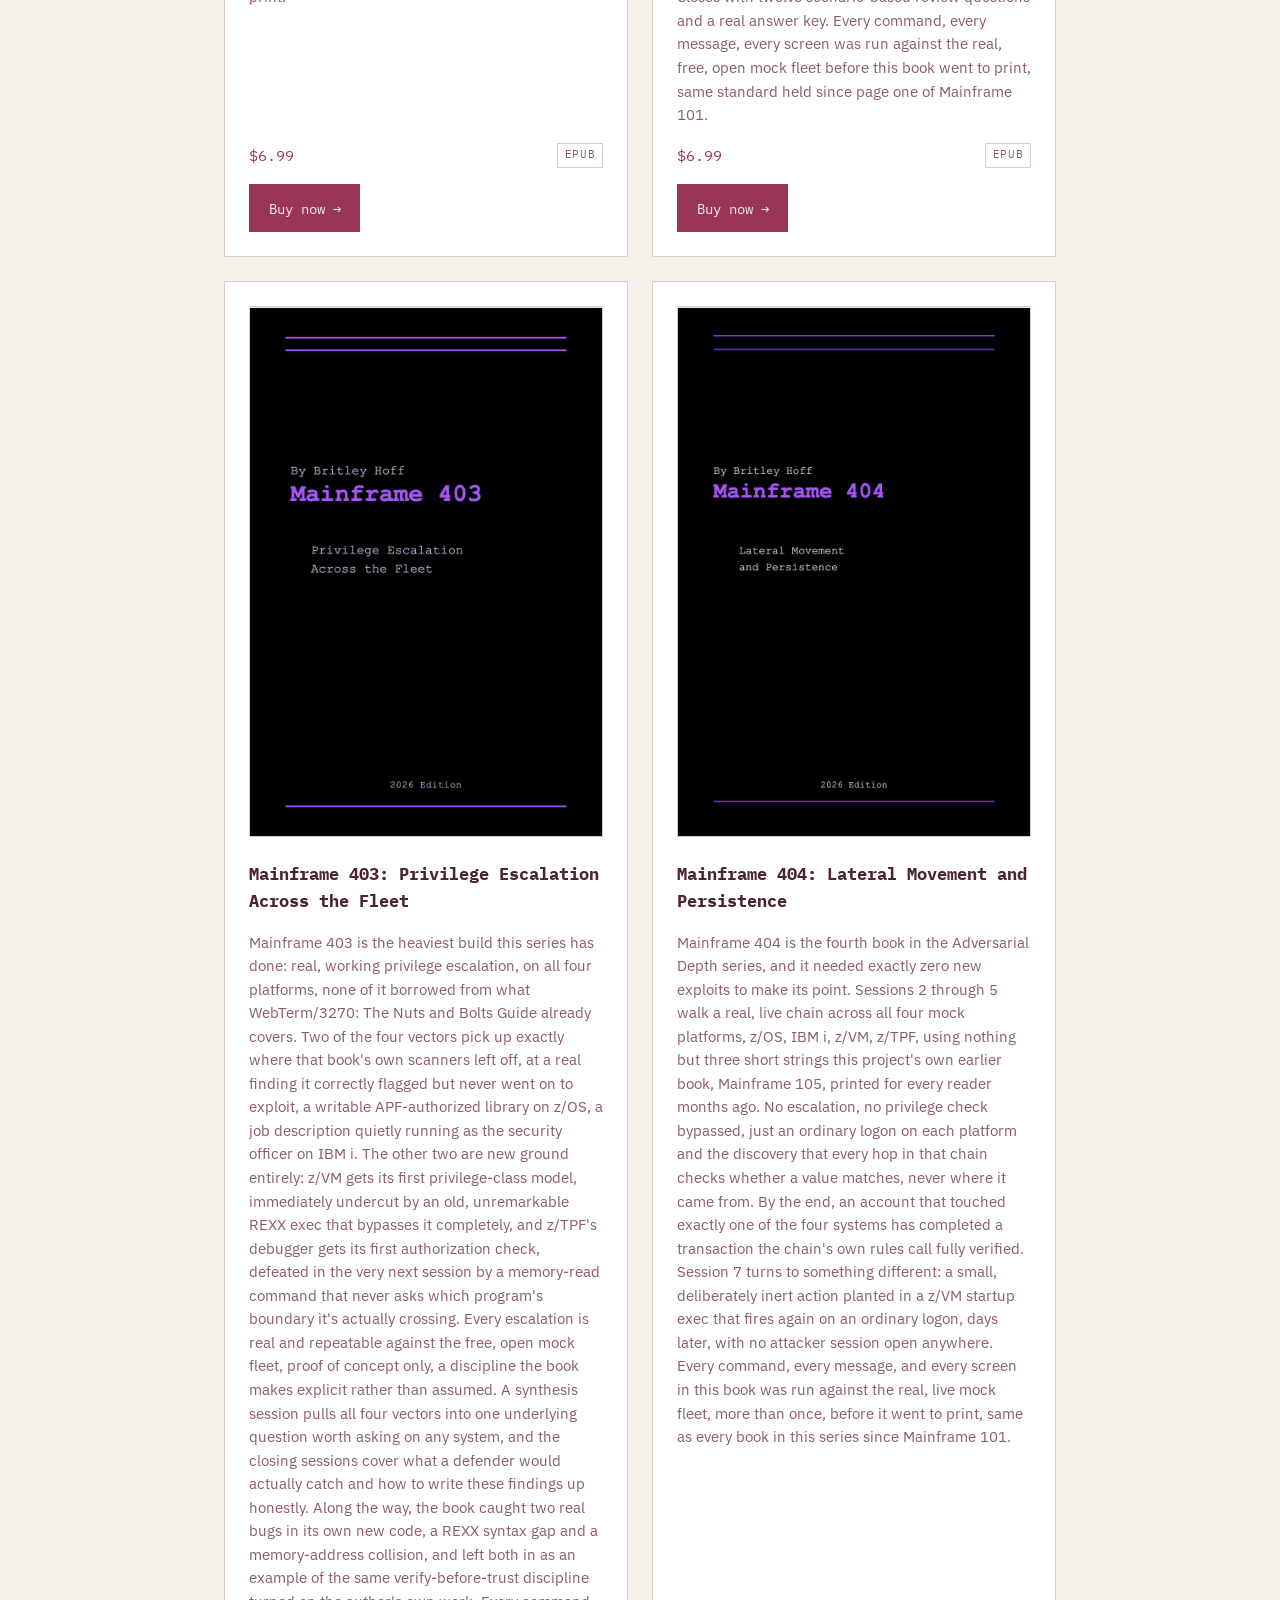
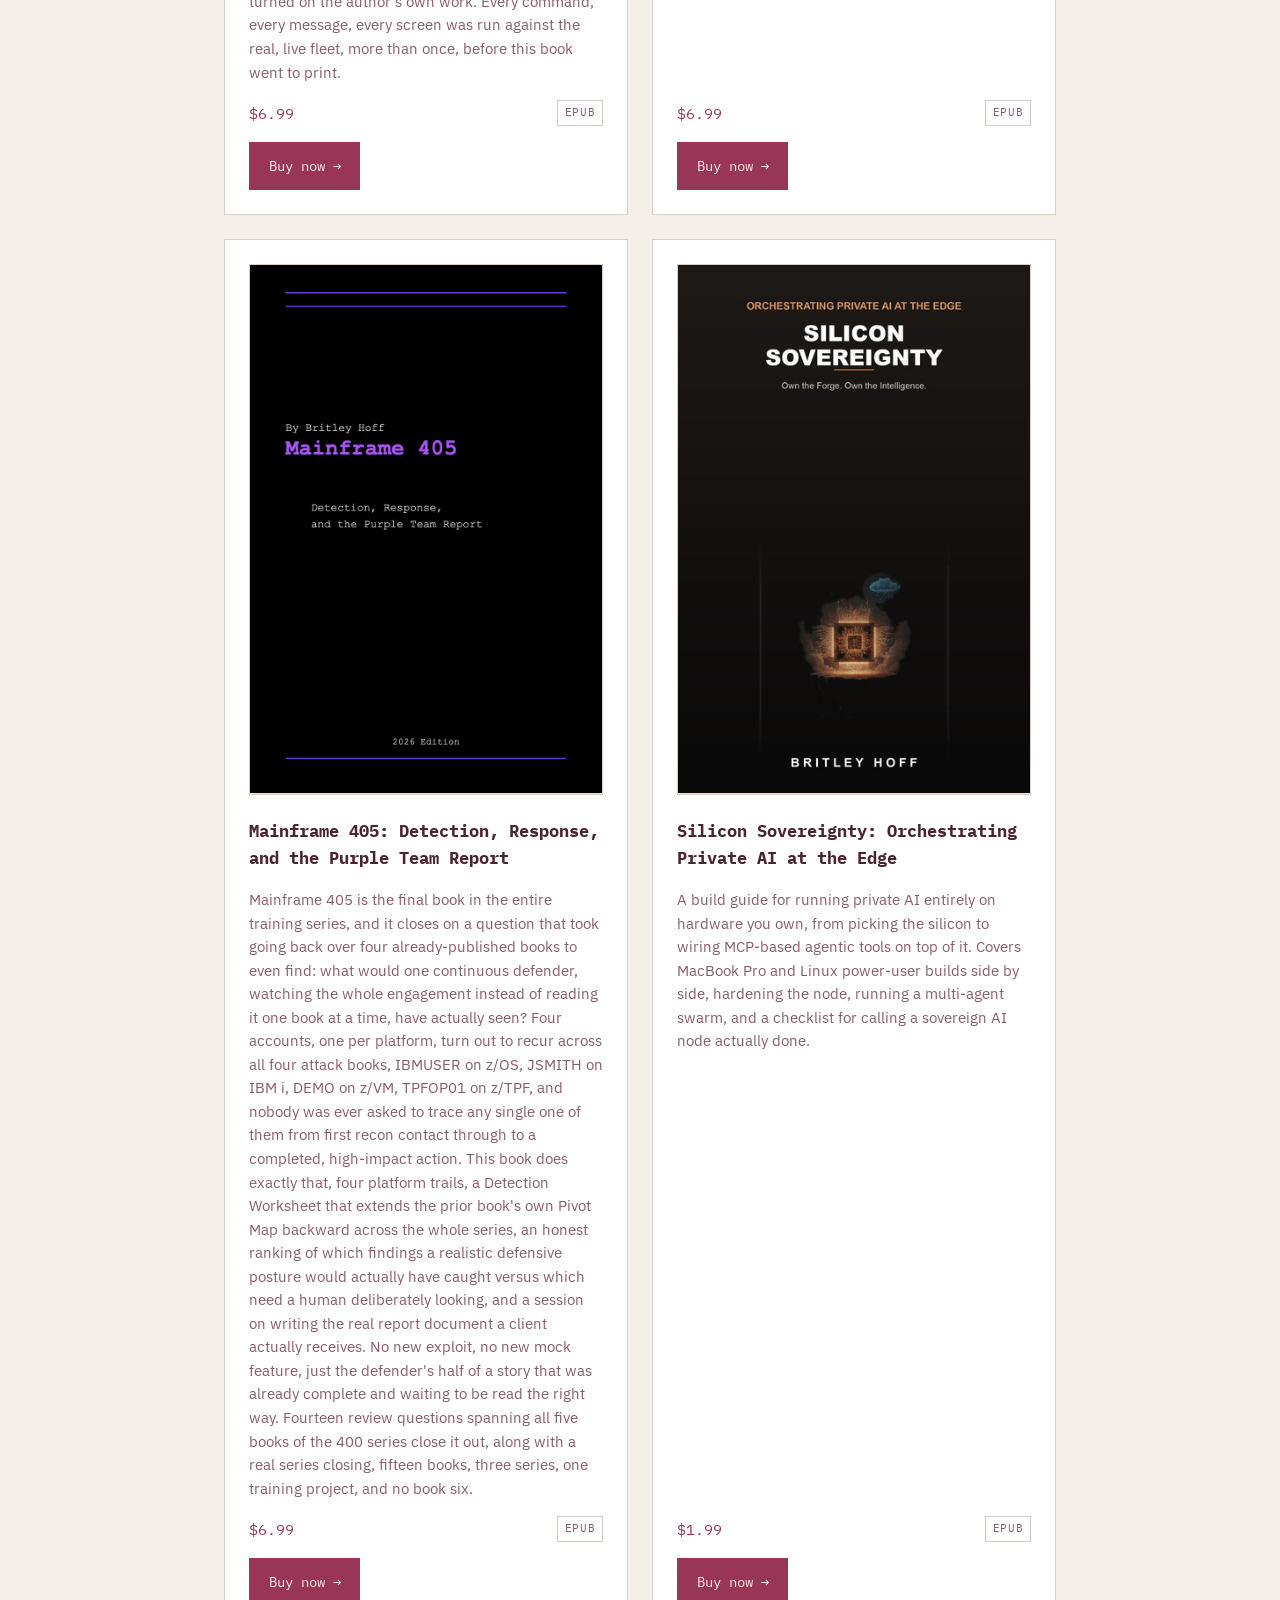
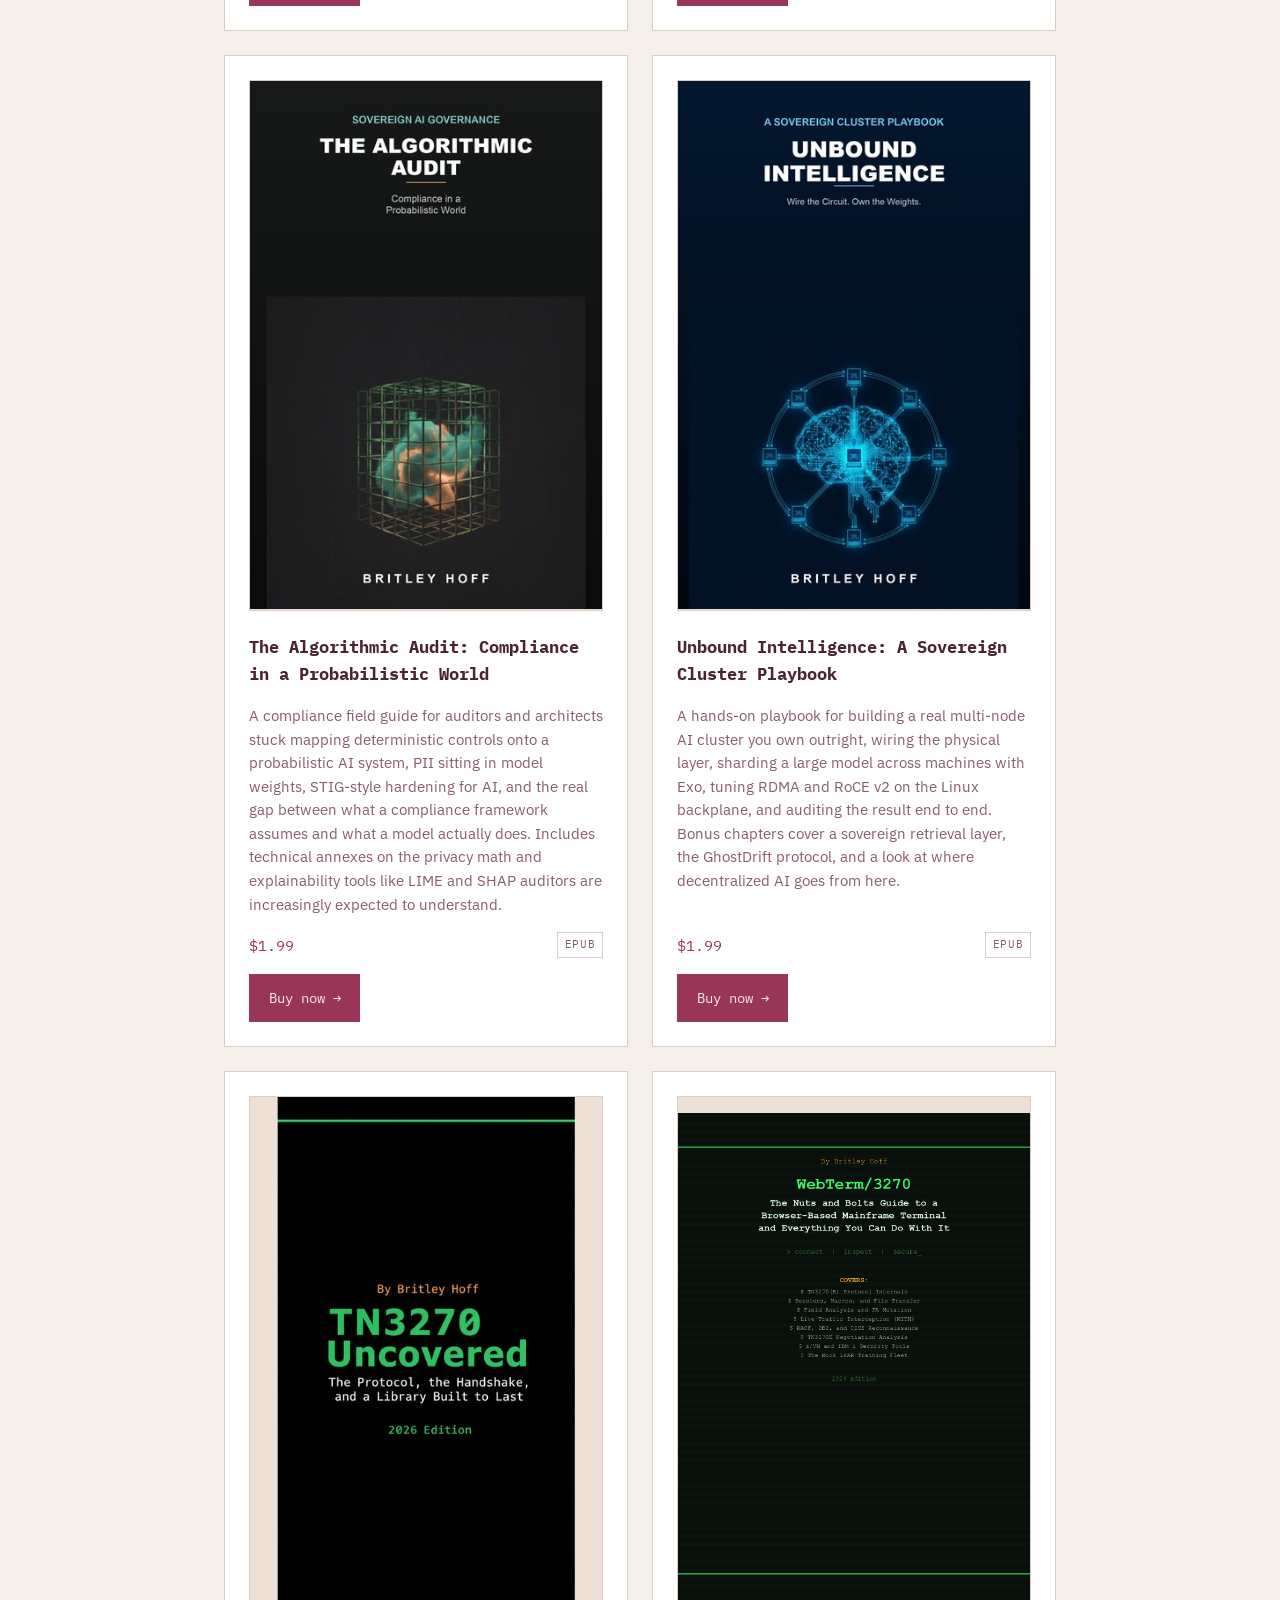
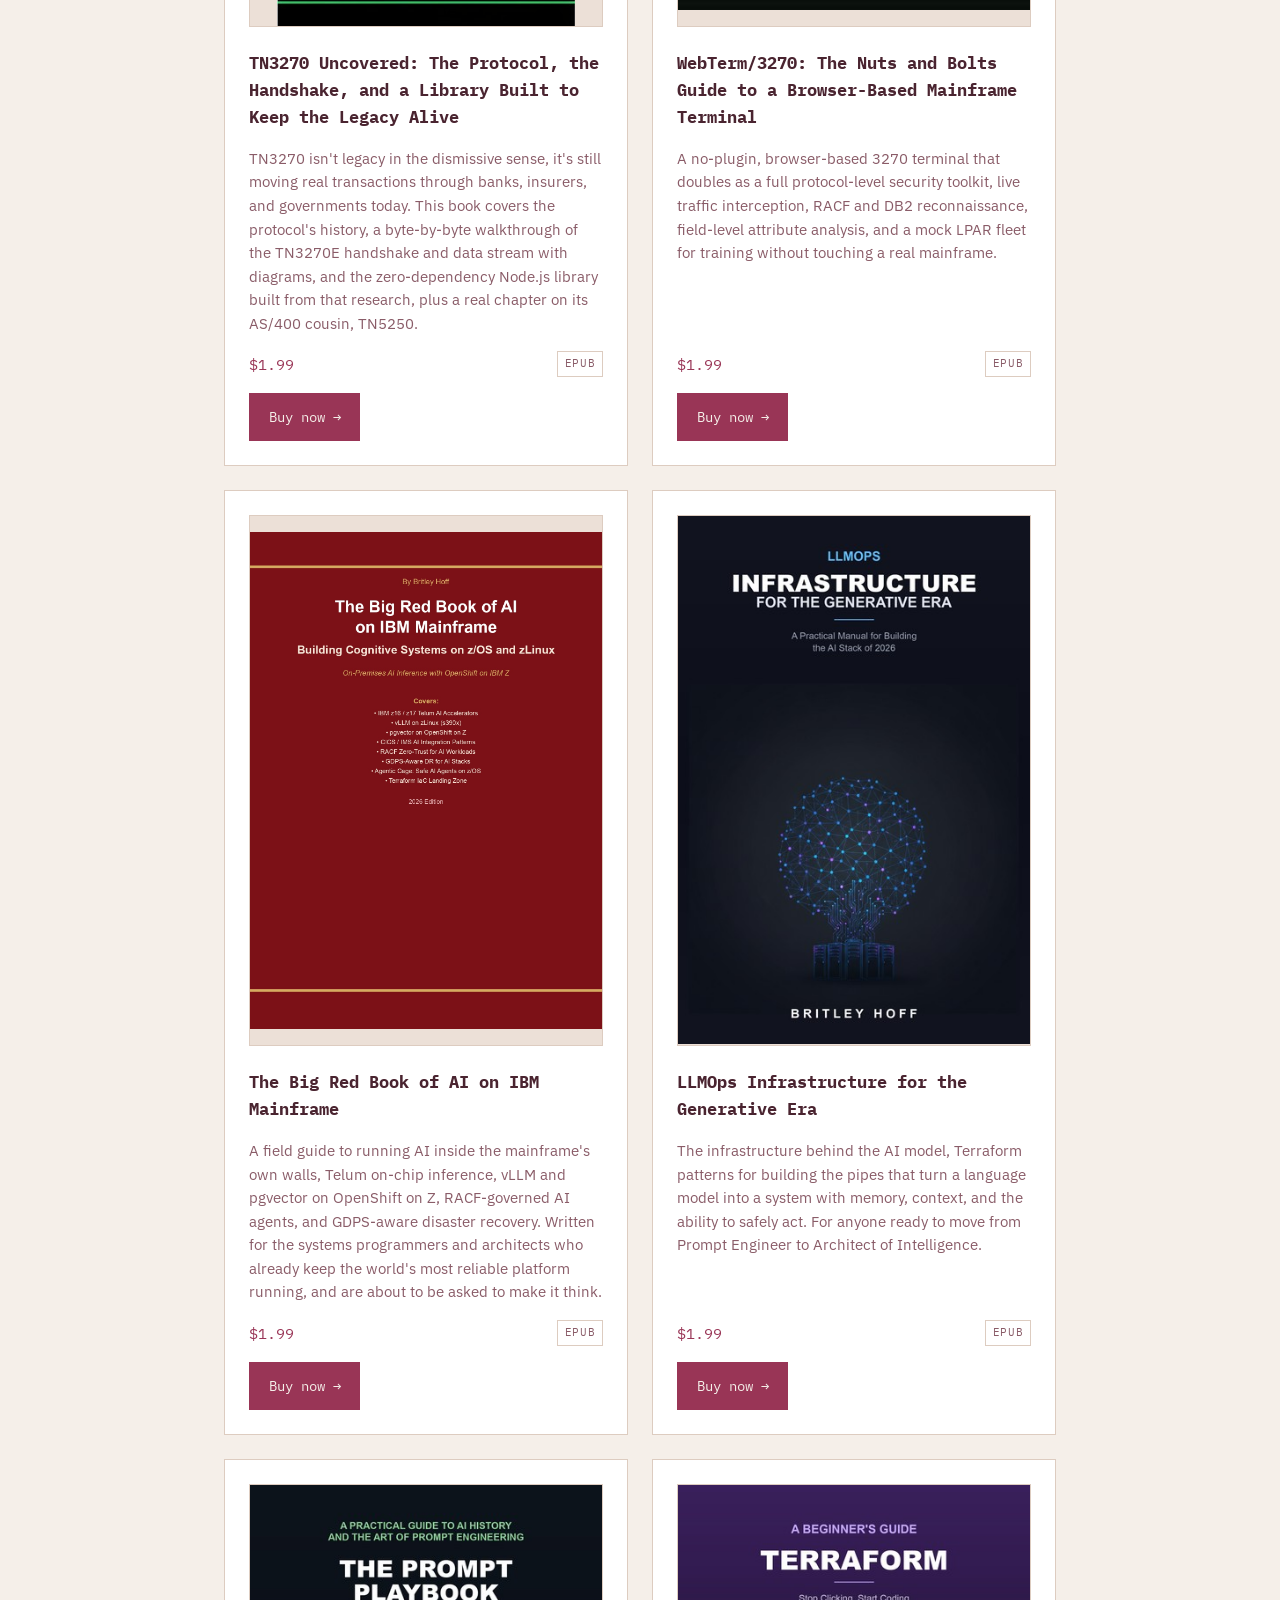
==== commit 8fd18b36: "feat: add search, category filter pills, and a New badge to the books page 29 listings was past the " ====
--- a/index.html
+++ b/index.html
@@ -21,7 +21,13 @@
 <section id="books">
   <div class="wrap">
     <p class="eyebrow">Catalog</p>
+    <div class="catalog-controls">
+      <input id="search" class="search" type="search" placeholder="Search titles and descriptions" aria-label="Search books" autocomplete="off">
+      <div class="pills" id="pills" role="group" aria-label="Filter by category"></div>
+      <p class="result-count" id="result-count" aria-live="polite"></p>
+    </div>
     <div class="book-grid" id="book-grid"></div>
+    <p class="no-results" id="no-results" hidden>No books match that. Clear the search or pick All.</p>
   </div>
 </section>
 
@@ -40,12 +46,27 @@
 
 <script src="data/books.js"></script>
 <script>
+  const NEW_DAYS = 7;
+  const CATEGORIES = ['Mainframe Training', 'Mainframe Security', 'AI & Infrastructure', 'Industrial (ICS/OT)', 'Bundles'];
   const grid = document.getElementById('book-grid');
-  BOOKS.forEach((book) => {
+  const pillBox = document.getElementById('pills');
+  const searchBox = document.getElementById('search');
+  const countEl = document.getElementById('result-count');
+  const noResults = document.getElementById('no-results');
+  const esc = (s) => s.replace(/&/g, '&amp;').replace(/</g, '&lt;').replace(/>/g, '&gt;').replace(/"/g, '&quot;');
+  const isNew = (book) => book.added && (Date.now() - new Date(book.added + 'T00:00:00').getTime()) <= NEW_DAYS * 86400000;
+
+  let activeCategory = 'All';
+
+  const cards = BOOKS.map((book) => {
     const card = document.createElement('div');
-    card.className = 'book-card';
+    card.className = 'book-card' + (book.category === 'Bundles' ? ' bundle' : '');
     card.innerHTML = `
-      <img class="cover" src="${book.cover}" alt="${book.title} cover">
+      <div class="cover-wrap">
+        <img class="cover" src="${book.cover}" alt="${esc(book.title)} cover">
+        ${isNew(book) ? '<span class="badge-new">New</span>' : ''}
+        ${book.category === 'Bundles' ? '<span class="badge-bundle">Bundle</span>' : ''}
+      </div>
       <h2>${book.title}</h2>
       <p class="summary">${book.summary}</p>
       <div class="meta">
@@ -55,7 +76,51 @@
       <a class="btn" href="${book.gumroadUrl}" target="_blank" rel="noopener">Buy now &rarr;</a>
     `;
     grid.appendChild(card);
+    return { book, card, title: book.title.toLowerCase(), summary: book.summary.toLowerCase() };
   });
+
+  ['All', ...CATEGORIES].forEach((name) => {
+    const count = name === 'All' ? BOOKS.length : BOOKS.filter(b => b.category === name).length;
+    if (!count) return;
+    const btn = document.createElement('button');
+    btn.type = 'button';
+    btn.className = 'pill';
+    btn.dataset.category = name;
+    btn.setAttribute('aria-pressed', name === 'All');
+    btn.textContent = `${name} (${count})`;
+    btn.addEventListener('click', () => { activeCategory = name; render(); });
+    pillBox.appendChild(btn);
+  });
+
+  function render() {
+    const q = searchBox.value.trim().toLowerCase();
+    let shown = 0;
+    const scored = cards.map((c, i) => {
+      // Bundles only appear under All and Bundles, so they do not break up a series.
+      const inCategory = activeCategory === 'All' || c.book.category === activeCategory;
+      let score = 0;
+      if (!q) score = 1;
+      else {
+        if (c.title.includes(q)) score += 10;
+        if (c.summary.includes(q)) score += 2;
+      }
+      return { c, i, score: inCategory ? score : 0 };
+    });
+    scored.forEach(({ c, score }) => {
+      c.card.hidden = score === 0;
+      if (score) shown++;
+    });
+    // With a search term, best title matches first; otherwise keep the catalog order.
+    if (q) scored.filter(s => s.score).sort((a, b) => b.score - a.score || a.i - b.i)
+      .forEach(({ c }) => grid.appendChild(c.card));
+    else cards.forEach(c => grid.appendChild(c.card));
+    pillBox.querySelectorAll('.pill').forEach(p => p.setAttribute('aria-pressed', p.dataset.category === activeCategory));
+    countEl.textContent = (q || activeCategory !== 'All') ? `${shown} of ${BOOKS.length} books` : `${BOOKS.length} books`;
+    noResults.hidden = shown !== 0;
+  }
+
+  searchBox.addEventListener('input', render);
+  render();
 </script>
 
 </body>
--- a/styles.css
+++ b/styles.css
@@ -226,3 +226,53 @@
 .status-line a:hover { color: var(--accent); }
 .status-line .sep { opacity: 0.4; margin: 0 0.5em; }
 .status-ready { color: var(--accent); }
+
+
+/* ---------- search, filter pills, badges ---------- */
+.catalog-controls { margin: 0 0 1.5rem; }
+.search {
+  width: 100%;
+  padding: 0.7rem 0.9rem;
+  background: var(--bg-panel);
+  color: var(--text);
+  border: 1px solid var(--border);
+  border-radius: 4px;
+  font-family: var(--font-mono);
+  font-size: 0.95rem;
+}
+.search:focus { outline: 2px solid var(--accent); outline-offset: 1px; }
+.pills { display: flex; flex-wrap: wrap; gap: 0.5rem; margin-top: 0.8rem; }
+.pill {
+  padding: 0.35rem 0.8rem;
+  background: transparent;
+  color: var(--text-dim);
+  border: 1px solid var(--border);
+  border-radius: 999px;
+  font-family: var(--font-mono);
+  font-size: 0.8rem;
+  cursor: pointer;
+}
+.pill:hover { color: var(--text); border-color: var(--accent); }
+.pill[aria-pressed="true"] { background: var(--accent); border-color: var(--accent); color: var(--bg); }
+.pill:focus-visible { outline: 2px solid var(--accent); outline-offset: 2px; }
+.result-count { margin: 0.8rem 0 0; font-family: var(--font-mono); font-size: 0.78rem; color: var(--text-dim); }
+.no-results { font-family: var(--font-mono); color: var(--text-dim); }
+.book-card[hidden], .no-results[hidden] { display: none; }
+.cover-wrap { position: relative; }
+.badge-new, .badge-bundle {
+  position: absolute;
+  top: 0.5rem;
+  left: 0.5rem;
+  padding: 0.15rem 0.55rem;
+  border-radius: 3px;
+  font-family: var(--font-mono);
+  font-size: 0.7rem;
+  font-weight: 700;
+  letter-spacing: 0.08em;
+  text-transform: uppercase;
+  background: var(--accent);
+  color: var(--bg);
+}
+.badge-bundle { background: var(--bg-panel-2); color: var(--accent-soft); border: 1px solid var(--accent); }
+.badge-new + .badge-bundle { top: 2rem; }
+.book-card.bundle { border-color: var(--accent); }
